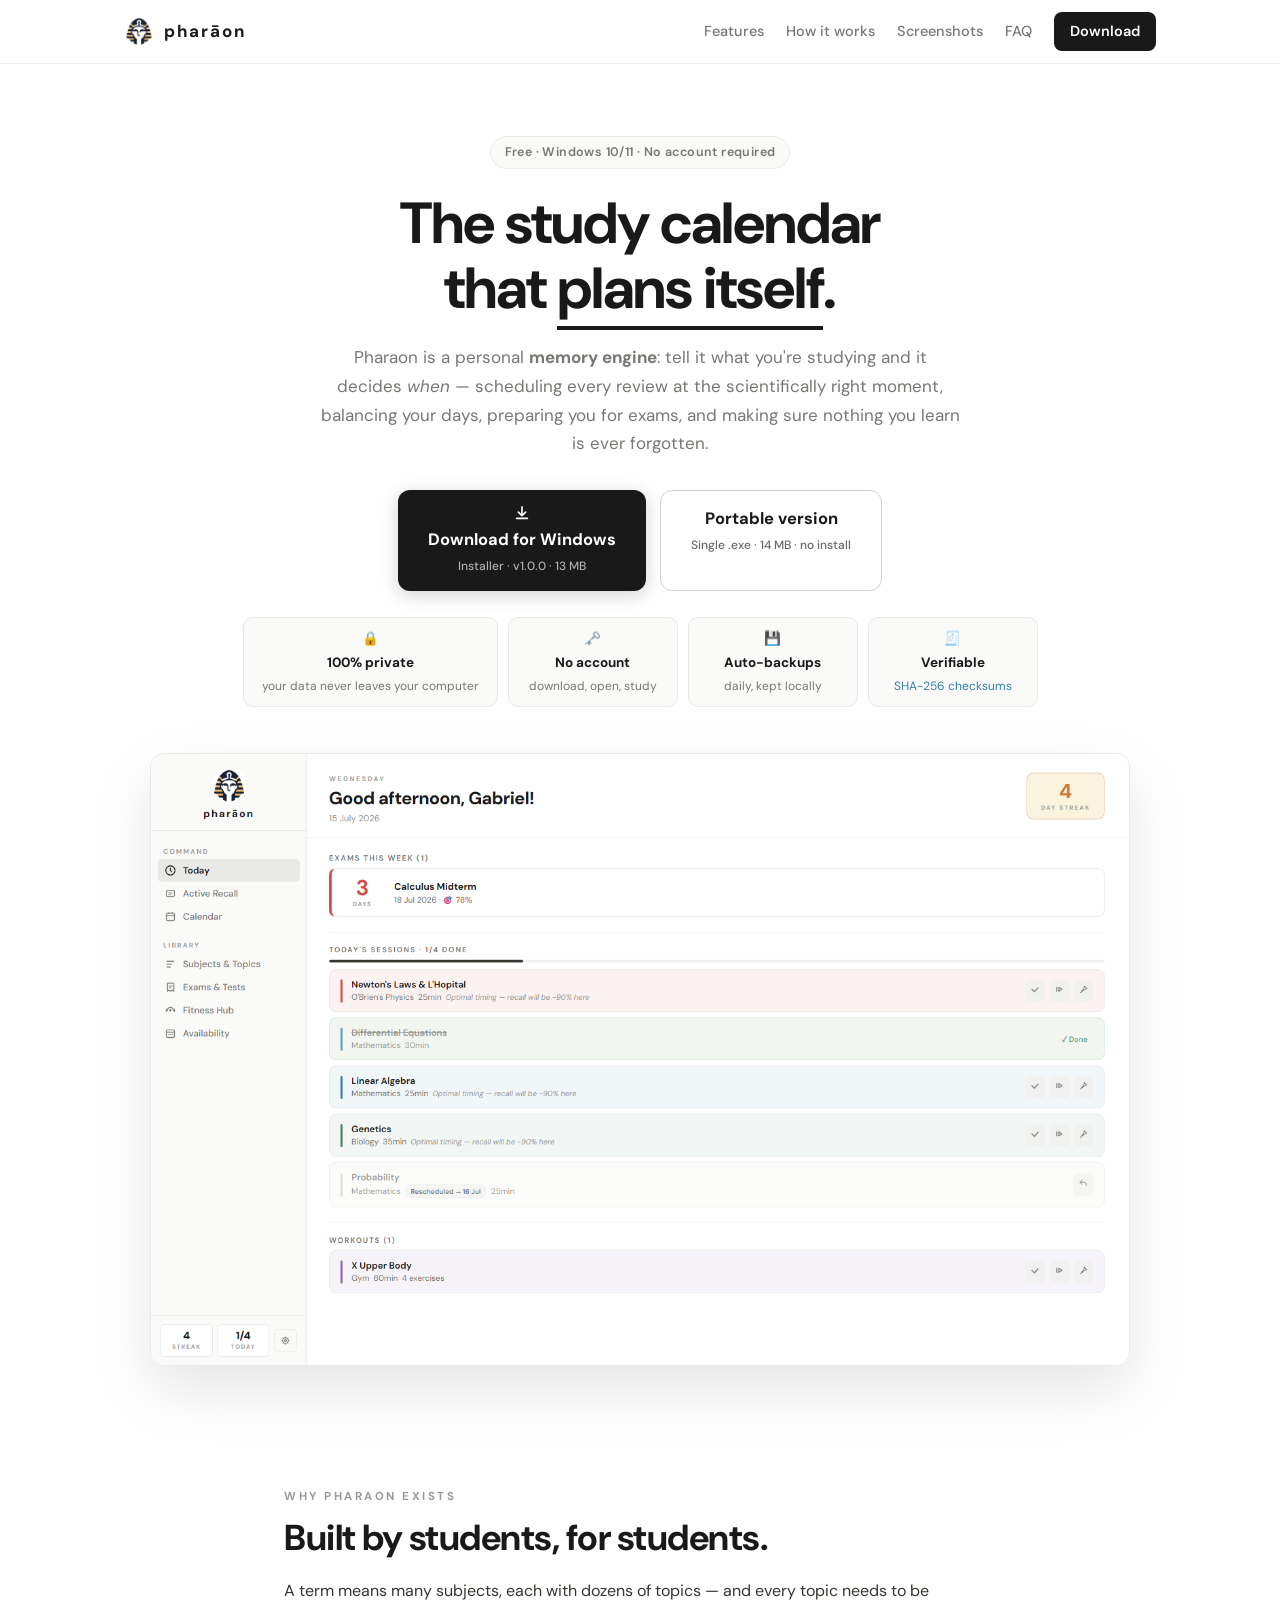
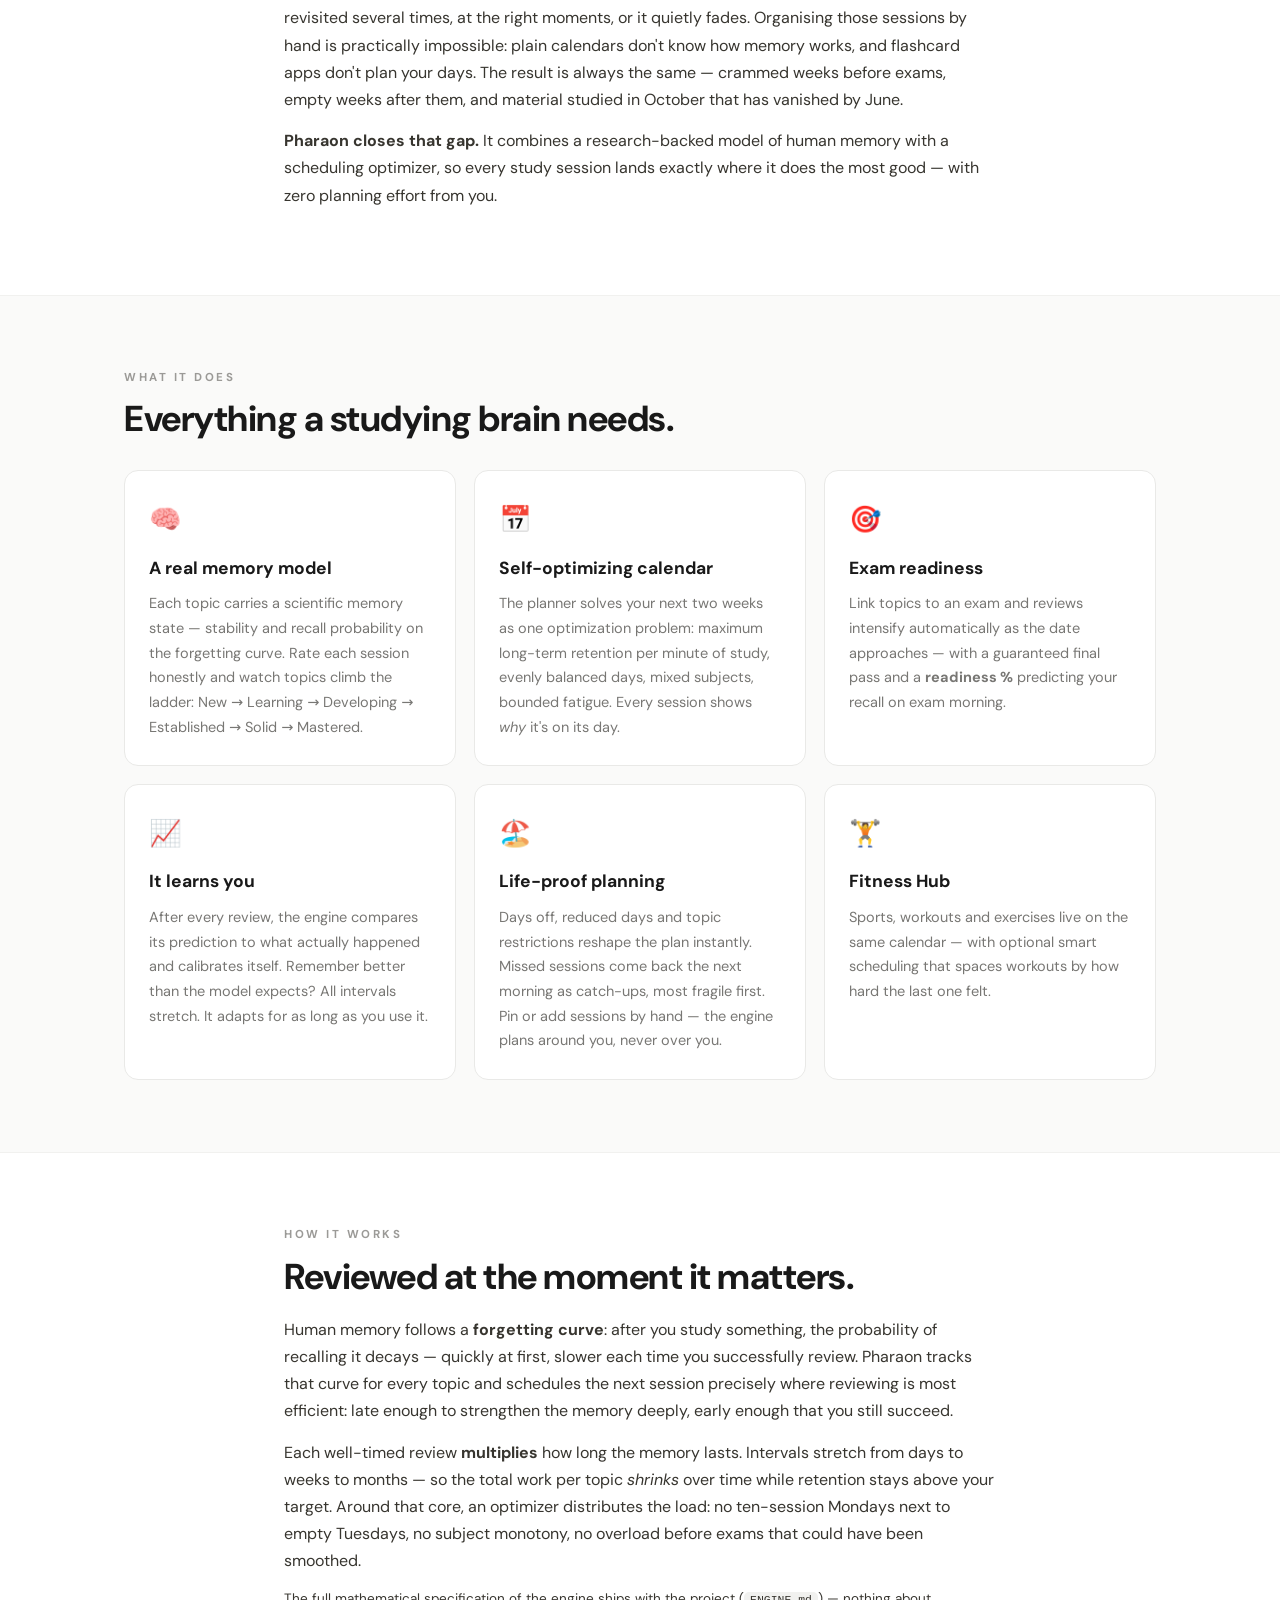
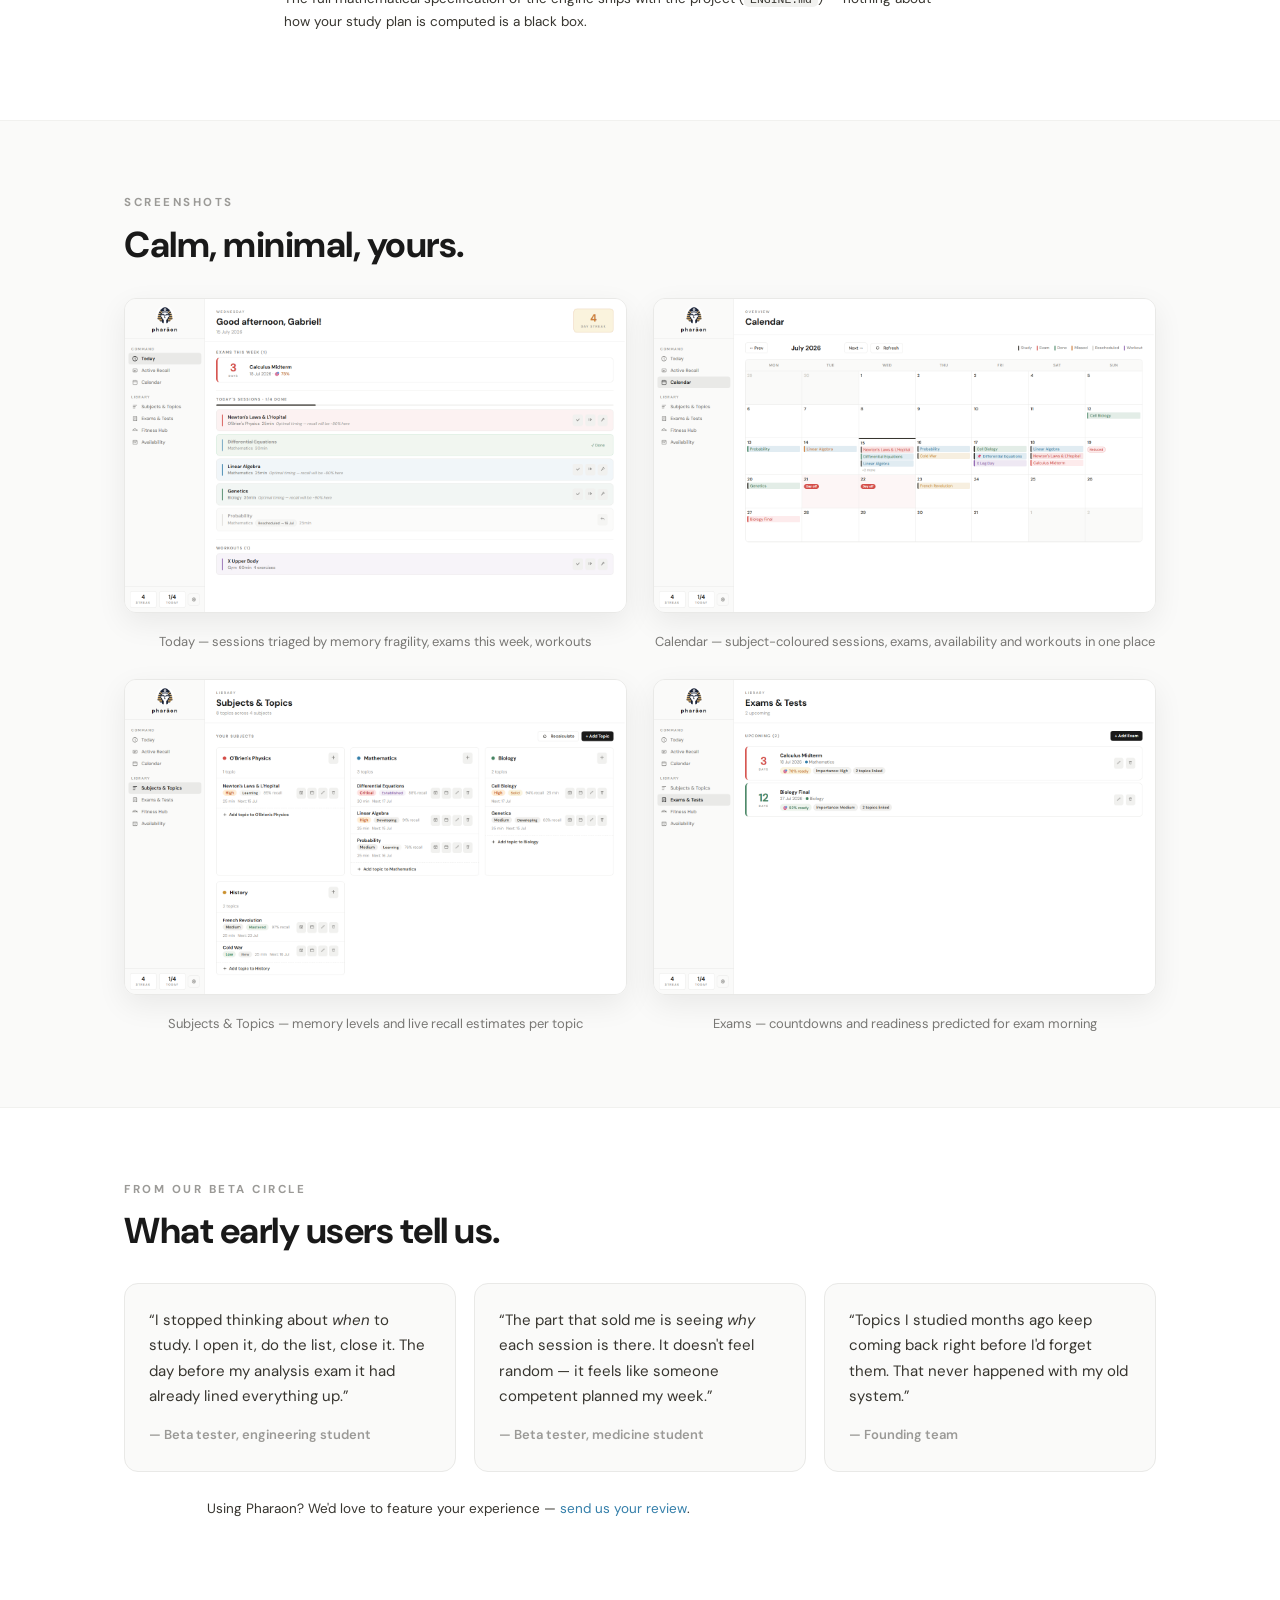
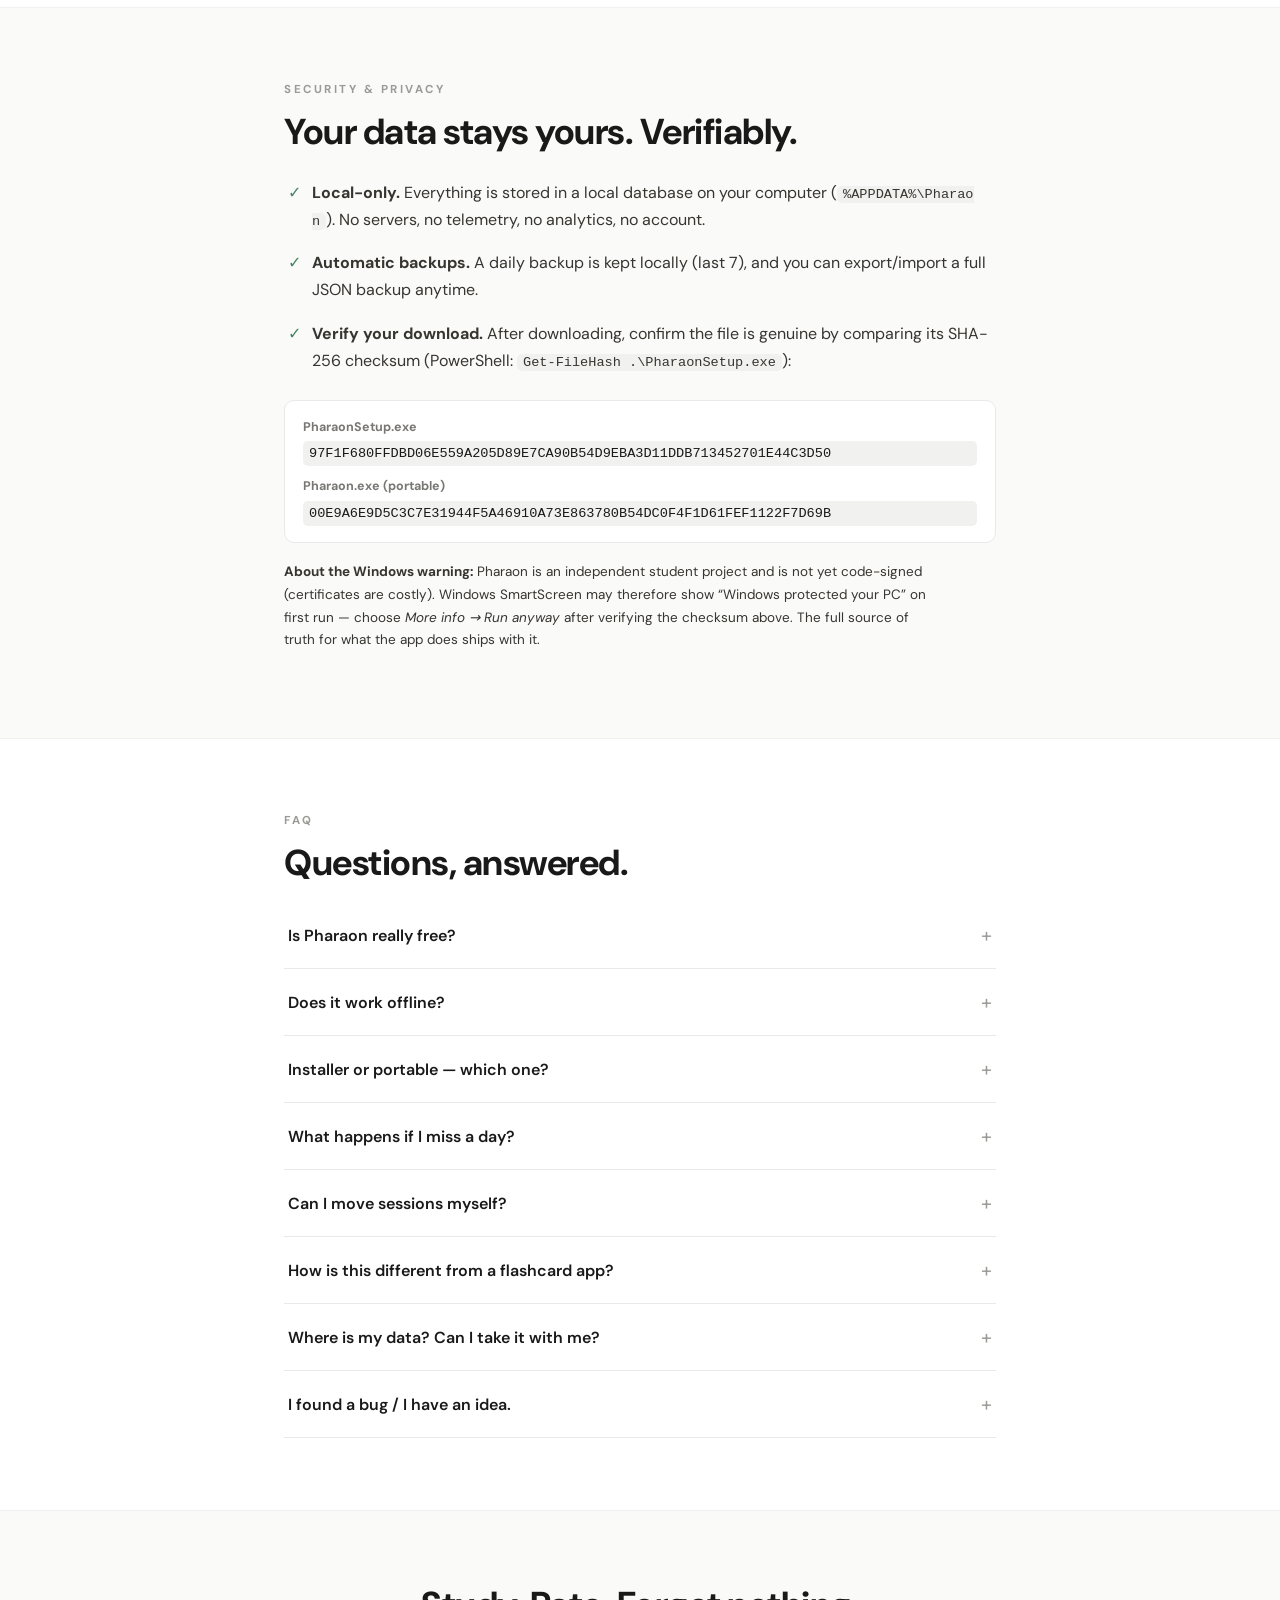
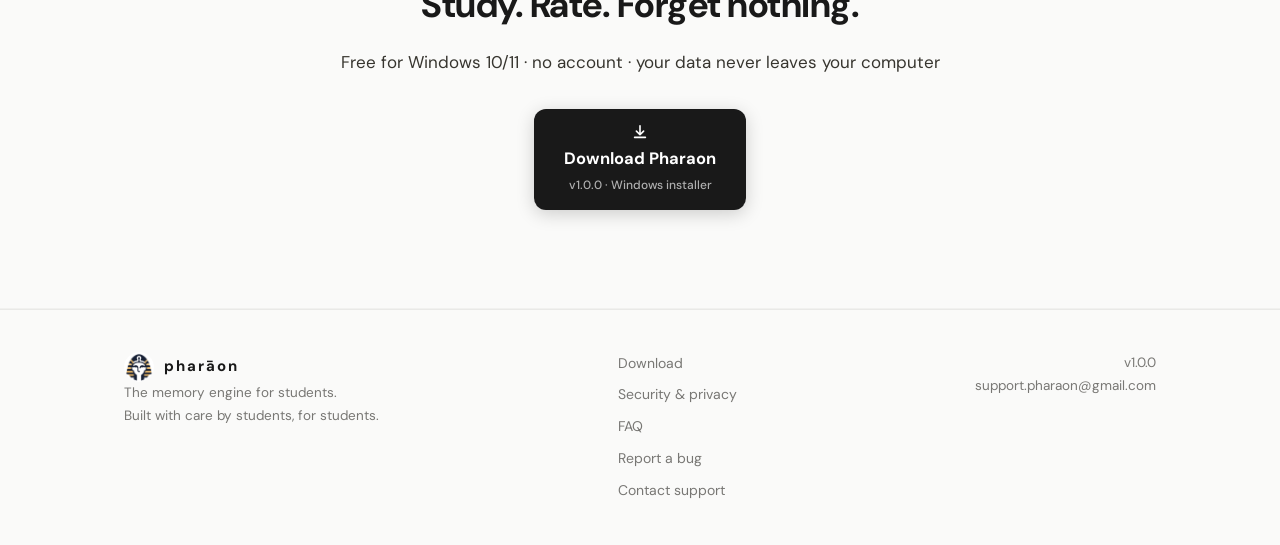
==== index.html @ 3f4faa9c "Pharaon download website Static GitHub Pages site for downloading the Pharaon desktop app (installer" ====
<!DOCTYPE html>
<html lang="en">
<head>
  <meta charset="UTF-8" />
  <meta name="viewport" content="width=device-width, initial-scale=1.0" />
  <title>Pharaon — The memory engine for students</title>
  <meta name="description" content="Pharaon is a free study calendar that plans itself: a scientific memory engine schedules every review at the right moment so you never forget what you learn. Windows, 100% local, no account." />
  <!-- Open Graph -->
  <meta property="og:title" content="Pharaon — The memory engine for students" />
  <meta property="og:description" content="A study calendar that plans itself. Free, private, no account needed." />
  <meta property="og:type" content="website" />
  <meta property="og:image" content="assets/shots/today.png" />
  <link rel="icon" type="image/png" href="assets/logo.png" />
  <link rel="stylesheet" href="assets/fonts/dm-sans.css" />
  <link rel="stylesheet" href="style.css" />
</head>
<body>

<!-- ═══ NAV ═══ -->
<header class="nav">
  <div class="nav-inner">
    <a class="brand" href="#top">
      <img src="assets/logo.png" alt="" class="brand-logo" />
      <span>phar&#257;on</span>
    </a>
    <nav class="nav-links">
      <a href="#features">Features</a>
      <a href="#science">How it works</a>
      <a href="#screenshots">Screenshots</a>
      <a href="#faq">FAQ</a>
      <a href="#download" class="nav-cta">Download</a>
    </nav>
  </div>
</header>

<!-- ═══ HERO ═══ -->
<section class="hero" id="top">
  <div class="wrap">
    <div class="hero-badge">Free · Windows 10/11 · No account required</div>
    <h1>The study calendar<br/>that <em>plans itself</em>.</h1>
    <p class="hero-sub">Pharaon is a personal <strong>memory engine</strong>: tell it what you're studying and it
    decides <em>when</em> — scheduling every review at the scientifically right moment, balancing your days,
    preparing you for exams, and making sure nothing you learn is ever forgotten.</p>

    <div class="cta-row" id="download">
      <!-- To publish: upload dist/PharaonSetup.exe and dist/Pharaon.exe to a GitHub Release,
           then keep these /releases/latest/download/ links (update org/repo if different). -->
      <a class="btn-dl primary" href="https://github.com/supportpharaon/Pharaon/releases/latest/download/PharaonSetup.exe">
        <svg width="18" height="18" viewBox="0 0 20 20" fill="none"><path d="M10 3v10M6 9l4 4 4-4M4 16h12" stroke="currentColor" stroke-width="1.8" stroke-linecap="round" stroke-linejoin="round"/></svg>
        Download for Windows
        <span class="dl-meta">Installer · v1.0.0 · 13 MB</span>
      </a>
      <a class="btn-dl ghost" href="https://github.com/supportpharaon/Pharaon/releases/latest/download/Pharaon.exe">
        Portable version
        <span class="dl-meta">Single .exe · 14 MB · no install</span>
      </a>
    </div>

    <div class="trust-bar">
      <div class="trust-item">🔒 <b>100% private</b><span>your data never leaves your computer</span></div>
      <div class="trust-item">🗝️ <b>No account</b><span>download, open, study</span></div>
      <div class="trust-item">💾 <b>Auto-backups</b><span>daily, kept locally</span></div>
      <div class="trust-item">🧾 <b>Verifiable</b><span><a href="#security">SHA-256 checksums</a></span></div>
    </div>

    <div class="hero-shot">
      <img src="assets/shots/today.png" alt="Pharaon Today view — the day's study sessions, exams this week, and workouts, planned automatically" loading="eager" />
    </div>
  </div>
</section>

<!-- ═══ PROBLEM / WHY ═══ -->
<section class="sec" id="why">
  <div class="wrap narrow">
    <div class="sec-label">WHY PHARAON EXISTS</div>
    <h2>Built by students, for students.</h2>
    <p>A term means many subjects, each with dozens of topics — and every topic needs to be revisited
    several times, at the right moments, or it quietly fades. Organising those sessions by hand is
    practically impossible: plain calendars don't know how memory works, and flashcard apps don't plan
    your days. The result is always the same — crammed weeks before exams, empty weeks after them, and
    material studied in October that has vanished by June.</p>
    <p><strong>Pharaon closes that gap.</strong> It combines a research-backed model of human memory with a
    scheduling optimizer, so every study session lands exactly where it does the most good — with zero
    planning effort from you.</p>
  </div>
</section>

<!-- ═══ FEATURES ═══ -->
<section class="sec alt" id="features">
  <div class="wrap">
    <div class="sec-label">WHAT IT DOES</div>
    <h2>Everything a studying brain needs.</h2>
    <div class="grid">
      <div class="card"><div class="card-ic">🧠</div><h3>A real memory model</h3>
        <p>Each topic carries a scientific memory state — stability and recall probability on the forgetting
        curve. Rate each session honestly and watch topics climb the ladder: New → Learning → Developing →
        Established → Solid → Mastered.</p></div>
      <div class="card"><div class="card-ic">📅</div><h3>Self-optimizing calendar</h3>
        <p>The planner solves your next two weeks as one optimization problem: maximum long-term retention per
        minute of study, evenly balanced days, mixed subjects, bounded fatigue. Every session shows <em>why</em>
        it's on its day.</p></div>
      <div class="card"><div class="card-ic">🎯</div><h3>Exam readiness</h3>
        <p>Link topics to an exam and reviews intensify automatically as the date approaches — with a guaranteed
        final pass and a <b>readiness&nbsp;%</b> predicting your recall on exam morning.</p></div>
      <div class="card"><div class="card-ic">📈</div><h3>It learns you</h3>
        <p>After every review, the engine compares its prediction to what actually happened and calibrates
        itself. Remember better than the model expects? All intervals stretch. It adapts for as long as you
        use it.</p></div>
      <div class="card"><div class="card-ic">🏖️</div><h3>Life-proof planning</h3>
        <p>Days off, reduced days and topic restrictions reshape the plan instantly. Missed sessions come back
        the next morning as catch-ups, most fragile first. Pin or add sessions by hand — the engine plans
        around you, never over you.</p></div>
      <div class="card"><div class="card-ic">🏋️</div><h3>Fitness Hub</h3>
        <p>Sports, workouts and exercises live on the same calendar — with optional smart scheduling that spaces
        workouts by how hard the last one felt.</p></div>
    </div>
  </div>
</section>

<!-- ═══ SCIENCE ═══ -->
<section class="sec" id="science">
  <div class="wrap narrow">
    <div class="sec-label">HOW IT WORKS</div>
    <h2>Reviewed at the moment it matters.</h2>
    <p>Human memory follows a <strong>forgetting curve</strong>: after you study something, the probability of
    recalling it decays — quickly at first, slower each time you successfully review. Pharaon tracks that curve
    for every topic and schedules the next session precisely where reviewing is most efficient: late enough to
    strengthen the memory deeply, early enough that you still succeed.</p>
    <p>Each well-timed review <strong>multiplies</strong> how long the memory lasts. Intervals stretch from days
    to weeks to months — so the total work per topic <em>shrinks</em> over time while retention stays above your
    target. Around that core, an optimizer distributes the load: no ten-session Mondays next to empty Tuesdays,
    no subject monotony, no overload before exams that could have been smoothed.</p>
    <p class="fine">The full mathematical specification of the engine ships with the project
    (<code>ENGINE.md</code>) — nothing about how your study plan is computed is a black box.</p>
  </div>
</section>

<!-- ═══ SCREENSHOTS ═══ -->
<section class="sec alt" id="screenshots">
  <div class="wrap">
    <div class="sec-label">SCREENSHOTS</div>
    <h2>Calm, minimal, yours.</h2>
    <div class="shots">
      <figure><img src="assets/shots/today.png" alt="Today view" loading="lazy"/><figcaption>Today — sessions triaged by memory fragility, exams this week, workouts</figcaption></figure>
      <figure><img src="assets/shots/calendar.png" alt="Calendar view" loading="lazy"/><figcaption>Calendar — subject-coloured sessions, exams, availability and workouts in one place</figcaption></figure>
      <figure><img src="assets/shots/topics.png" alt="Subjects and topics" loading="lazy"/><figcaption>Subjects &amp; Topics — memory levels and live recall estimates per topic</figcaption></figure>
      <figure><img src="assets/shots/exams.png" alt="Exams view" loading="lazy"/><figcaption>Exams — countdowns and readiness predicted for exam morning</figcaption></figure>
    </div>
  </div>
</section>

<!-- ═══ VOICES ═══ -->
<section class="sec" id="voices">
  <div class="wrap">
    <div class="sec-label">FROM OUR BETA CIRCLE</div>
    <h2>What early users tell us.</h2>
    <div class="grid three">
      <div class="quote"><p>“I stopped thinking about <em>when</em> to study. I open it, do the list, close it.
        The day before my analysis exam it had already lined everything up.”</p><span>— Beta tester, engineering student</span></div>
      <div class="quote"><p>“The part that sold me is seeing <em>why</em> each session is there. It doesn't feel
        random — it feels like someone competent planned my week.”</p><span>— Beta tester, medicine student</span></div>
      <div class="quote"><p>“Topics I studied months ago keep coming back right before I'd forget them.
        That never happened with my old system.”</p><span>— Founding team</span></div>
    </div>
    <p class="fine center">Using Pharaon? We'd love to feature your experience —
      <a href="mailto:support.pharaon@gmail.com?subject=%5BPharaon%5D%20My%20review">send us your review</a>.</p>
  </div>
</section>

<!-- ═══ SECURITY & PRIVACY ═══ -->
<section class="sec alt" id="security">
  <div class="wrap narrow">
    <div class="sec-label">SECURITY &amp; PRIVACY</div>
    <h2>Your data stays yours. Verifiably.</h2>
    <ul class="sec-list">
      <li><b>Local-only.</b> Everything is stored in a local database on your computer
        (<code>%APPDATA%\Pharaon</code>). No servers, no telemetry, no analytics, no account.</li>
      <li><b>Automatic backups.</b> A daily backup is kept locally (last 7), and you can export/import a full
        JSON backup anytime.</li>
      <li><b>Verify your download.</b> After downloading, confirm the file is genuine by comparing its SHA-256
        checksum (PowerShell: <code>Get-FileHash .\PharaonSetup.exe</code>):</li>
    </ul>
    <div class="hash-box">
      <div><span class="hash-name">PharaonSetup.exe</span><code>97F1F680FFDBD06E559A205D89E7CA90B54D9EBA3D11DDB713452701E44C3D50</code></div>
      <div><span class="hash-name">Pharaon.exe (portable)</span><code>00E9A6E9D5C3C7E31944F5A46910A73E863780B54DC0F4F1D61FEF1122F7D69B</code></div>
    </div>
    <p class="fine"><b>About the Windows warning:</b> Pharaon is an independent student project and is not yet
    code-signed (certificates are costly). Windows SmartScreen may therefore show “Windows protected your PC”
    on first run — choose <em>More info → Run anyway</em> after verifying the checksum above. The full source
    of truth for what the app does ships with it.</p>
  </div>
</section>

<!-- ═══ FAQ ═══ -->
<section class="sec" id="faq">
  <div class="wrap narrow">
    <div class="sec-label">FAQ</div>
    <h2>Questions, answered.</h2>
    <details><summary>Is Pharaon really free?</summary><p>Yes. Pharaon is free to download and use. It was built
      by students to solve our own problem; we want other students to benefit.</p></details>
    <details><summary>Does it work offline?</summary><p>Completely. Pharaon never needs an internet
      connection — everything, including the scheduling engine, runs on your machine.</p></details>
    <details><summary>Installer or portable — which one?</summary><p>The <b>installer</b> adds a Start-menu
      entry, an uninstaller and optional launch-at-startup. The <b>portable</b> version is a single .exe you can
      run from anywhere (even a USB stick) with no installation. Both store data in the same place, so you can
      switch freely.</p></details>
    <details><summary>What happens if I miss a day?</summary><p>Nothing is lost. The next morning, missed
      sessions come back as catch-ups — most fragile memories first — and the whole plan rebalances
      automatically, respecting your daily limits.</p></details>
    <details><summary>Can I move sessions myself?</summary><p>Yes — skip a session to the next open day, pin it
      to any date (the engine will never move a pinned session), or add extra sessions on top of the plan. The
      optimizer replans everything else around your choices.</p></details>
    <details><summary>How is this different from a flashcard app?</summary><p>Flashcard apps space individual
      cards but don't plan your days. Pharaon works at the <em>topic</em> level and builds your actual daily
      calendar — balancing workload, exams, days off and your other commitments in one plan.</p></details>
    <details><summary>Where is my data? Can I take it with me?</summary><p>In a local database at
      <code>%APPDATA%\Pharaon</code>. Settings → Data lets you export a full JSON backup and import it on any
      other machine.</p></details>
    <details><summary>I found a bug / I have an idea.</summary><p>Wonderful — tell us! Use
      <a href="mailto:support.pharaon@gmail.com?subject=%5BPharaon%5D%20Bug%20report">Report a bug</a> or
      <a href="mailto:support.pharaon@gmail.com?subject=%5BPharaon%5D%20Support%20request">Contact support</a>.
      Errors are also logged locally (<code>%APPDATA%\Pharaon\logs</code>) to help us help you.</p></details>
  </div>
</section>

<!-- ═══ FINAL CTA ═══ -->
<section class="sec alt center" id="get">
  <div class="wrap narrow center">
    <h2>Study. Rate. Forget nothing.</h2>
    <p class="hero-sub">Free for Windows 10/11 · no account · your data never leaves your computer</p>
    <div class="cta-row center">
      <a class="btn-dl primary" href="https://github.com/supportpharaon/Pharaon/releases/latest/download/PharaonSetup.exe">
        <svg width="18" height="18" viewBox="0 0 20 20" fill="none"><path d="M10 3v10M6 9l4 4 4-4M4 16h12" stroke="currentColor" stroke-width="1.8" stroke-linecap="round" stroke-linejoin="round"/></svg>
        Download Pharaon
        <span class="dl-meta">v1.0.0 · Windows installer</span>
      </a>
    </div>
  </div>
</section>

<!-- ═══ FOOTER ═══ -->
<footer class="footer">
  <div class="wrap footer-inner">
    <div>
      <div class="brand small"><img src="assets/logo.png" alt="" class="brand-logo"/><span>phar&#257;on</span></div>
      <p class="fine">The memory engine for students.<br/>Built with care by students, for students.</p>
    </div>
    <div class="footer-links">
      <a href="#download">Download</a>
      <a href="#security">Security &amp; privacy</a>
      <a href="#faq">FAQ</a>
      <a href="mailto:support.pharaon@gmail.com?subject=%5BPharaon%5D%20Bug%20report">Report a bug</a>
      <a href="mailto:support.pharaon@gmail.com?subject=%5BPharaon%5D%20Support%20request">Contact support</a>
    </div>
    <div class="fine right">v1.0.0<br/>support.pharaon@gmail.com</div>
  </div>
</footer>

<!-- Lightbox for screenshots (vanilla, self-contained) -->
<div class="lightbox" id="lightbox" hidden><img id="lightboxImg" alt=""/></div>
<script>
  const lb = document.getElementById('lightbox'), lbi = document.getElementById('lightboxImg');
  document.querySelectorAll('.shots img, .hero-shot img').forEach(img => {
    img.style.cursor = 'zoom-in';
    img.addEventListener('click', () => { lbi.src = img.src; lb.hidden = false; document.body.style.overflow = 'hidden'; });
  });
  lb.addEventListener('click', () => { lb.hidden = true; document.body.style.overflow = ''; });
</script>
</body>
</html>
---- assets/fonts/dm-sans.css ----
/* latin-ext */
@font-face {
  font-family: 'DM Sans';
  font-style: italic;
  font-weight: 400;
  font-display: swap;
  src: url(dm-sans-1.woff2) format('woff2');
  unicode-range: U+0100-02BA, U+02BD-02C5, U+02C7-02CC, U+02CE-02D7, U+02DD-02FF, U+0304, U+0308, U+0329, U+1D00-1DBF, U+1E00-1E9F, U+1EF2-1EFF, U+2020, U+20A0-20AB, U+20AD-20C0, U+2113, U+2C60-2C7F, U+A720-A7FF;
}
/* latin */
@font-face {
  font-family: 'DM Sans';
  font-style: italic;
  font-weight: 400;
  font-display: swap;
  src: url(dm-sans-2.woff2) format('woff2');
  unicode-range: U+0000-00FF, U+0131, U+0152-0153, U+02BB-02BC, U+02C6, U+02DA, U+02DC, U+0304, U+0308, U+0329, U+2000-206F, U+20AC, U+2122, U+2191, U+2193, U+2212, U+2215, U+FEFF, U+FFFD;
}
/* latin-ext */
@font-face {
  font-family: 'DM Sans';
  font-style: normal;
  font-weight: 300;
  font-display: swap;
  src: url(dm-sans-3.woff2) format('woff2');
  unicode-range: U+0100-02BA, U+02BD-02C5, U+02C7-02CC, U+02CE-02D7, U+02DD-02FF, U+0304, U+0308, U+0329, U+1D00-1DBF, U+1E00-1E9F, U+1EF2-1EFF, U+2020, U+20A0-20AB, U+20AD-20C0, U+2113, U+2C60-2C7F, U+A720-A7FF;
}
/* latin */
@font-face {
  font-family: 'DM Sans';
  font-style: normal;
  font-weight: 300;
  font-display: swap;
  src: url(dm-sans-4.woff2) format('woff2');
  unicode-range: U+0000-00FF, U+0131, U+0152-0153, U+02BB-02BC, U+02C6, U+02DA, U+02DC, U+0304, U+0308, U+0329, U+2000-206F, U+20AC, U+2122, U+2191, U+2193, U+2212, U+2215, U+FEFF, U+FFFD;
}
/* latin-ext */
@font-face {
  font-family: 'DM Sans';
  font-style: normal;
  font-weight: 400;
  font-display: swap;
  src: url(dm-sans-3.woff2) format('woff2');
  unicode-range: U+0100-02BA, U+02BD-02C5, U+02C7-02CC, U+02CE-02D7, U+02DD-02FF, U+0304, U+0308, U+0329, U+1D00-1DBF, U+1E00-1E9F, U+1EF2-1EFF, U+2020, U+20A0-20AB, U+20AD-20C0, U+2113, U+2C60-2C7F, U+A720-A7FF;
}
/* latin */
@font-face {
  font-family: 'DM Sans';
  font-style: normal;
  font-weight: 400;
  font-display: swap;
  src: url(dm-sans-4.woff2) format('woff2');
  unicode-range: U+0000-00FF, U+0131, U+0152-0153, U+02BB-02BC, U+02C6, U+02DA, U+02DC, U+0304, U+0308, U+0329, U+2000-206F, U+20AC, U+2122, U+2191, U+2193, U+2212, U+2215, U+FEFF, U+FFFD;
}
/* latin-ext */
@font-face {
  font-family: 'DM Sans';
  font-style: normal;
  font-weight: 500;
  font-display: swap;
  src: url(dm-sans-3.woff2) format('woff2');
  unicode-range: U+0100-02BA, U+02BD-02C5, U+02C7-02CC, U+02CE-02D7, U+02DD-02FF, U+0304, U+0308, U+0329, U+1D00-1DBF, U+1E00-1E9F, U+1EF2-1EFF, U+2020, U+20A0-20AB, U+20AD-20C0, U+2113, U+2C60-2C7F, U+A720-A7FF;
}
/* latin */
@font-face {
  font-family: 'DM Sans';
  font-style: normal;
  font-weight: 500;
  font-display: swap;
  src: url(dm-sans-4.woff2) format('woff2');
  unicode-range: U+0000-00FF, U+0131, U+0152-0153, U+02BB-02BC, U+02C6, U+02DA, U+02DC, U+0304, U+0308, U+0329, U+2000-206F, U+20AC, U+2122, U+2191, U+2193, U+2212, U+2215, U+FEFF, U+FFFD;
}
/* latin-ext */
@font-face {
  font-family: 'DM Sans';
  font-style: normal;
  font-weight: 600;
  font-display: swap;
  src: url(dm-sans-3.woff2) format('woff2');
  unicode-range: U+0100-02BA, U+02BD-02C5, U+02C7-02CC, U+02CE-02D7, U+02DD-02FF, U+0304, U+0308, U+0329, U+1D00-1DBF, U+1E00-1E9F, U+1EF2-1EFF, U+2020, U+20A0-20AB, U+20AD-20C0, U+2113, U+2C60-2C7F, U+A720-A7FF;
}
/* latin */
@font-face {
  font-family: 'DM Sans';
  font-style: normal;
  font-weight: 600;
  font-display: swap;
  src: url(dm-sans-4.woff2) format('woff2');
  unicode-range: U+0000-00FF, U+0131, U+0152-0153, U+02BB-02BC, U+02C6, U+02DA, U+02DC, U+0304, U+0308, U+0329, U+2000-206F, U+20AC, U+2122, U+2191, U+2193, U+2212, U+2215, U+FEFF, U+FFFD;
}
/* latin-ext */
@font-face {
  font-family: 'DM Sans';
  font-style: normal;
  font-weight: 700;
  font-display: swap;
  src: url(dm-sans-3.woff2) format('woff2');
  unicode-range: U+0100-02BA, U+02BD-02C5, U+02C7-02CC, U+02CE-02D7, U+02DD-02FF, U+0304, U+0308, U+0329, U+1D00-1DBF, U+1E00-1E9F, U+1EF2-1EFF, U+2020, U+20A0-20AB, U+20AD-20C0, U+2113, U+2C60-2C7F, U+A720-A7FF;
}
/* latin */
@font-face {
  font-family: 'DM Sans';
  font-style: normal;
  font-weight: 700;
  font-display: swap;
  src: url(dm-sans-4.woff2) format('woff2');
  unicode-range: U+0000-00FF, U+0131, U+0152-0153, U+02BB-02BC, U+02C6, U+02DA, U+02DC, U+0304, U+0308, U+0329, U+2000-206F, U+20AC, U+2122, U+2191, U+2193, U+2212, U+2215, U+FEFF, U+FFFD;
}
---- style.css ----
/* ════════════════════════════════════════════════════
   PHARAON — GitHub Pages site · Minimal White · DM Sans
   Self-contained: no external requests of any kind.
   ════════════════════════════════════════════════════ */
:root {
  --ink:   #191919;
  --ink2:  #37352f;
  --n500:  #787774;
  --n400:  #9b9a97;
  --n300:  #d3d1cb;
  --n200:  #e9e9e7;
  --n100:  #f1f1ef;
  --n050:  #fafaf9;
  --white: #ffffff;
  --green: #448361;
  --blue:  #337EA9;
  --red:   #d44c47;
  --radius: 10px;
}
* { box-sizing: border-box; margin: 0; padding: 0; }
html { scroll-behavior: smooth; }
body {
  font-family: 'DM Sans', system-ui, -apple-system, sans-serif;
  color: var(--ink); background: var(--white);
  font-size: 16px; line-height: 1.7;
  -webkit-font-smoothing: antialiased;
}
a { color: var(--blue); text-decoration: none; }
a:hover { text-decoration: underline; }
code {
  font-family: ui-monospace, Consolas, monospace; font-size: .85em;
  background: var(--n100); padding: 1px 6px; border-radius: 5px;
  word-break: break-all;
}
.wrap { max-width: 1080px; margin: 0 auto; padding: 0 24px; }
.wrap.narrow { max-width: 760px; }
.center { text-align: center; }
.fine { font-size: 13.5px; color: var(--n500); }
.fine.right { text-align: right; }

/* ── Nav ── */
.nav {
  position: sticky; top: 0; z-index: 50;
  background: rgba(255,255,255,.92); backdrop-filter: blur(8px);
  border-bottom: 1px solid var(--n200);
}
.nav-inner {
  max-width: 1080px; margin: 0 auto; padding: 12px 24px;
  display: flex; align-items: center; justify-content: space-between;
}
.brand { display: flex; align-items: center; gap: 10px; font-weight: 700; letter-spacing: 2px; color: var(--ink); font-size: 17px; }
.brand:hover { text-decoration: none; }
.brand-logo { width: 30px; height: 30px; border-radius: 50%; object-fit: contain; }
.brand.small { font-size: 15px; }
.nav-links { display: flex; align-items: center; gap: 22px; font-size: 14.5px; font-weight: 500; }
.nav-links a { color: var(--n500); }
.nav-links a:hover { color: var(--ink); text-decoration: none; }
.nav-cta {
  background: var(--ink); color: #fff !important;
  padding: 7px 16px; border-radius: 8px; font-weight: 600;
}
.nav-cta:hover { background: var(--ink2); }

/* ── Hero ── */
.hero { padding: 72px 0 40px; text-align: center; }
.hero-badge {
  display: inline-block; font-size: 12.5px; font-weight: 600;
  color: var(--n500); background: var(--n050); border: 1px solid var(--n200);
  padding: 5px 14px; border-radius: 99px; margin-bottom: 22px;
  letter-spacing: .4px;
}
.hero h1 { font-size: clamp(34px, 6vw, 58px); line-height: 1.12; letter-spacing: -1px; font-weight: 700; }
.hero h1 em { font-style: normal; border-bottom: 4px solid var(--ink); }
.hero-sub {
  max-width: 640px; margin: 22px auto 0; font-size: 17px; color: var(--n500);
}
.cta-row { display: flex; gap: 14px; justify-content: center; flex-wrap: wrap; margin: 32px 0 26px; }
.btn-dl {
  display: inline-flex; flex-direction: column; align-items: center; gap: 2px;
  padding: 14px 30px; border-radius: 12px; font-weight: 700; font-size: 16.5px;
  transition: transform .12s, box-shadow .12s;
}
.btn-dl:hover { text-decoration: none; transform: translateY(-2px); }
.btn-dl.primary { background: var(--ink); color: #fff; box-shadow: 0 4px 18px rgba(0,0,0,.18); }
.btn-dl.primary svg { margin-bottom: 2px; }
.btn-dl.ghost { background: var(--white); color: var(--ink); border: 1.5px solid var(--n300); }
.dl-meta { font-size: 12px; font-weight: 500; opacity: .65; }

.trust-bar {
  display: flex; gap: 10px; justify-content: center; flex-wrap: wrap; margin-bottom: 46px;
}
.trust-item {
  display: flex; flex-direction: column; gap: 1px;
  background: var(--n050); border: 1px solid var(--n200); border-radius: var(--radius);
  padding: 10px 18px; font-size: 13.5px; min-width: 170px;
}
.trust-item b { color: var(--ink); }
.trust-item span { font-size: 12px; color: var(--n500); }

.hero-shot img {
  width: 100%; max-width: 980px; border-radius: 14px;
  border: 1px solid var(--n200); box-shadow: 0 24px 60px rgba(0,0,0,.10);
}

/* ── Sections ── */
.sec { padding: 72px 0; }
.sec.alt { background: var(--n050); border-top: 1px solid var(--n100); border-bottom: 1px solid var(--n100); }
.sec-label {
  font-size: 11.5px; font-weight: 700; letter-spacing: 2.5px; color: var(--n400);
  margin-bottom: 10px;
}
.sec h2 { font-size: clamp(26px, 4vw, 36px); letter-spacing: -.5px; margin-bottom: 18px; line-height: 1.2; }
.sec p { color: var(--ink2); margin-bottom: 14px; max-width: 72ch; }

/* ── Feature grid ── */
.grid { display: grid; grid-template-columns: repeat(auto-fit, minmax(300px, 1fr)); gap: 18px; margin-top: 30px; }
.grid.three { grid-template-columns: repeat(auto-fit, minmax(280px, 1fr)); }
.card {
  background: var(--white); border: 1px solid var(--n200); border-radius: 14px;
  padding: 26px 24px;
}
.card-ic { font-size: 26px; margin-bottom: 12px; }
.card h3 { font-size: 17.5px; margin-bottom: 8px; }
.card p { font-size: 14.5px; color: var(--n500); margin: 0; }

/* ── Screenshots ── */
.shots { display: grid; grid-template-columns: repeat(auto-fit, minmax(420px, 1fr)); gap: 26px; margin-top: 32px; }
.shots figure { margin: 0; }
.shots img {
  width: 100%; border-radius: 12px; border: 1px solid var(--n200);
  box-shadow: 0 10px 30px rgba(0,0,0,.07); transition: transform .15s;
}
.shots img:hover { transform: scale(1.015); }
.shots figcaption { font-size: 13px; color: var(--n500); margin-top: 10px; text-align: center; }

/* ── Quotes ── */
.quote {
  background: var(--n050); border: 1px solid var(--n200); border-radius: 14px;
  padding: 24px; font-size: 15px;
}
.quote p { color: var(--ink2); margin-bottom: 12px; }
.quote span { font-size: 13px; color: var(--n400); font-weight: 600; }
#voices .fine.center { text-align: center; margin-top: 26px; }

/* ── Security ── */
.sec-list { list-style: none; margin: 18px 0; }
.sec-list li { padding: 8px 0 8px 28px; position: relative; color: var(--ink2); }
.sec-list li::before { content: '✓'; position: absolute; left: 4px; color: var(--green); font-weight: 700; }
.hash-box {
  background: var(--white); border: 1px solid var(--n200); border-radius: var(--radius);
  padding: 16px 18px; margin: 14px 0 18px; display: flex; flex-direction: column; gap: 10px;
}
.hash-box > div { display: flex; flex-direction: column; gap: 3px; }
.hash-name { font-size: 12.5px; font-weight: 700; color: var(--n500); }

/* ── FAQ ── */
details {
  border-bottom: 1px solid var(--n200); padding: 16px 4px;
}
details summary {
  font-weight: 600; font-size: 16px; cursor: pointer; list-style: none;
  display: flex; justify-content: space-between; align-items: center;
}
details summary::after { content: '+'; color: var(--n400); font-size: 20px; font-weight: 400; }
details[open] summary::after { content: '–'; }
details p { margin-top: 10px; font-size: 14.5px; color: var(--n500); }

/* ── Footer ── */
.footer { border-top: 1px solid var(--n200); padding: 42px 0; background: var(--n050); }
.footer-inner { display: flex; justify-content: space-between; gap: 30px; flex-wrap: wrap; align-items: flex-start; }
.footer-links { display: flex; flex-direction: column; gap: 8px; font-size: 14px; }
.footer-links a { color: var(--n500); }
.footer-links a:hover { color: var(--ink); }

/* ── Lightbox ── */
.lightbox {
  position: fixed; inset: 0; z-index: 100; background: rgba(20,20,19,.88);
  display: flex; align-items: center; justify-content: center; cursor: zoom-out;
  padding: 4vh 4vw;
}
.lightbox img { max-width: 100%; max-height: 100%; border-radius: 10px; }
[hidden] { display: none !important; }

/* ── Mobile ── */
@media (max-width: 720px) {
  .nav-links a:not(.nav-cta) { display: none; }
  .hero { padding: 48px 0 30px; }
  .shots { grid-template-columns: 1fr; }
  .trust-item { min-width: 45%; }
  .footer-inner { flex-direction: column; }
  .fine.right { text-align: left; }
}
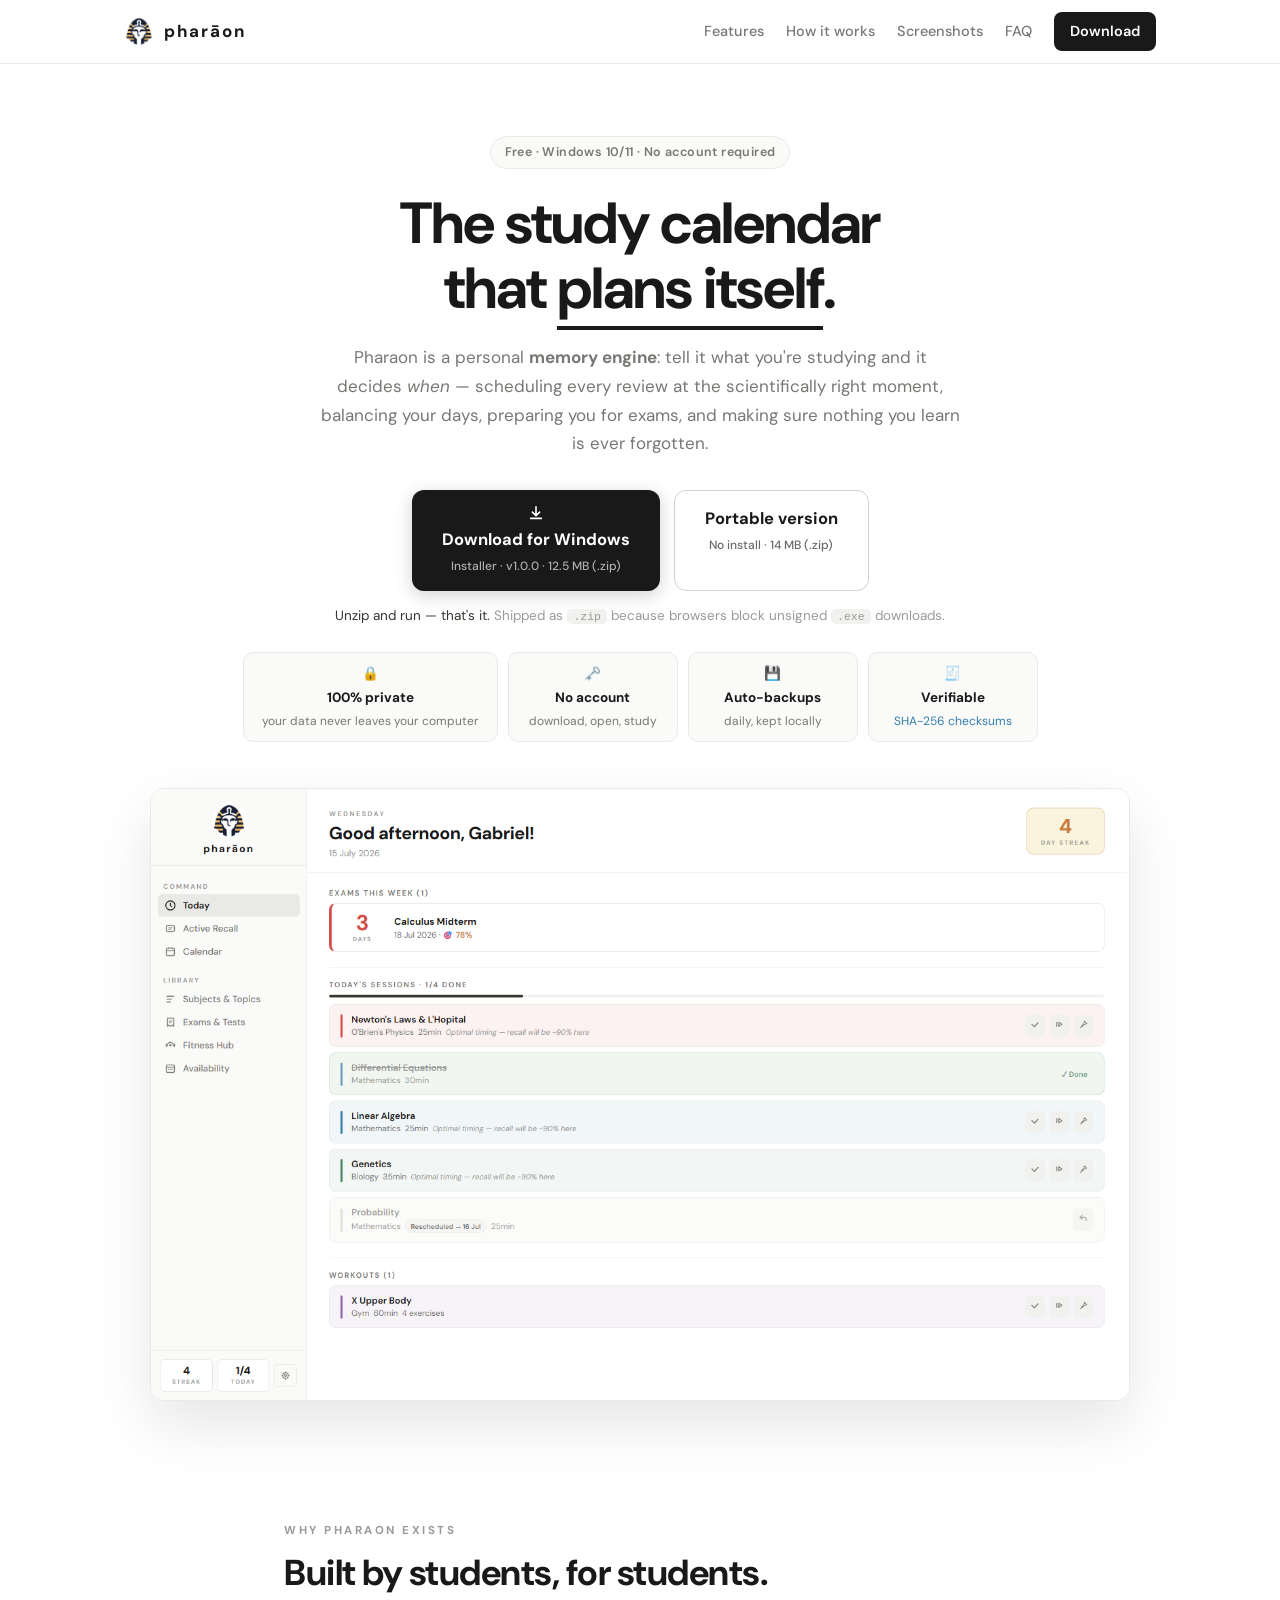
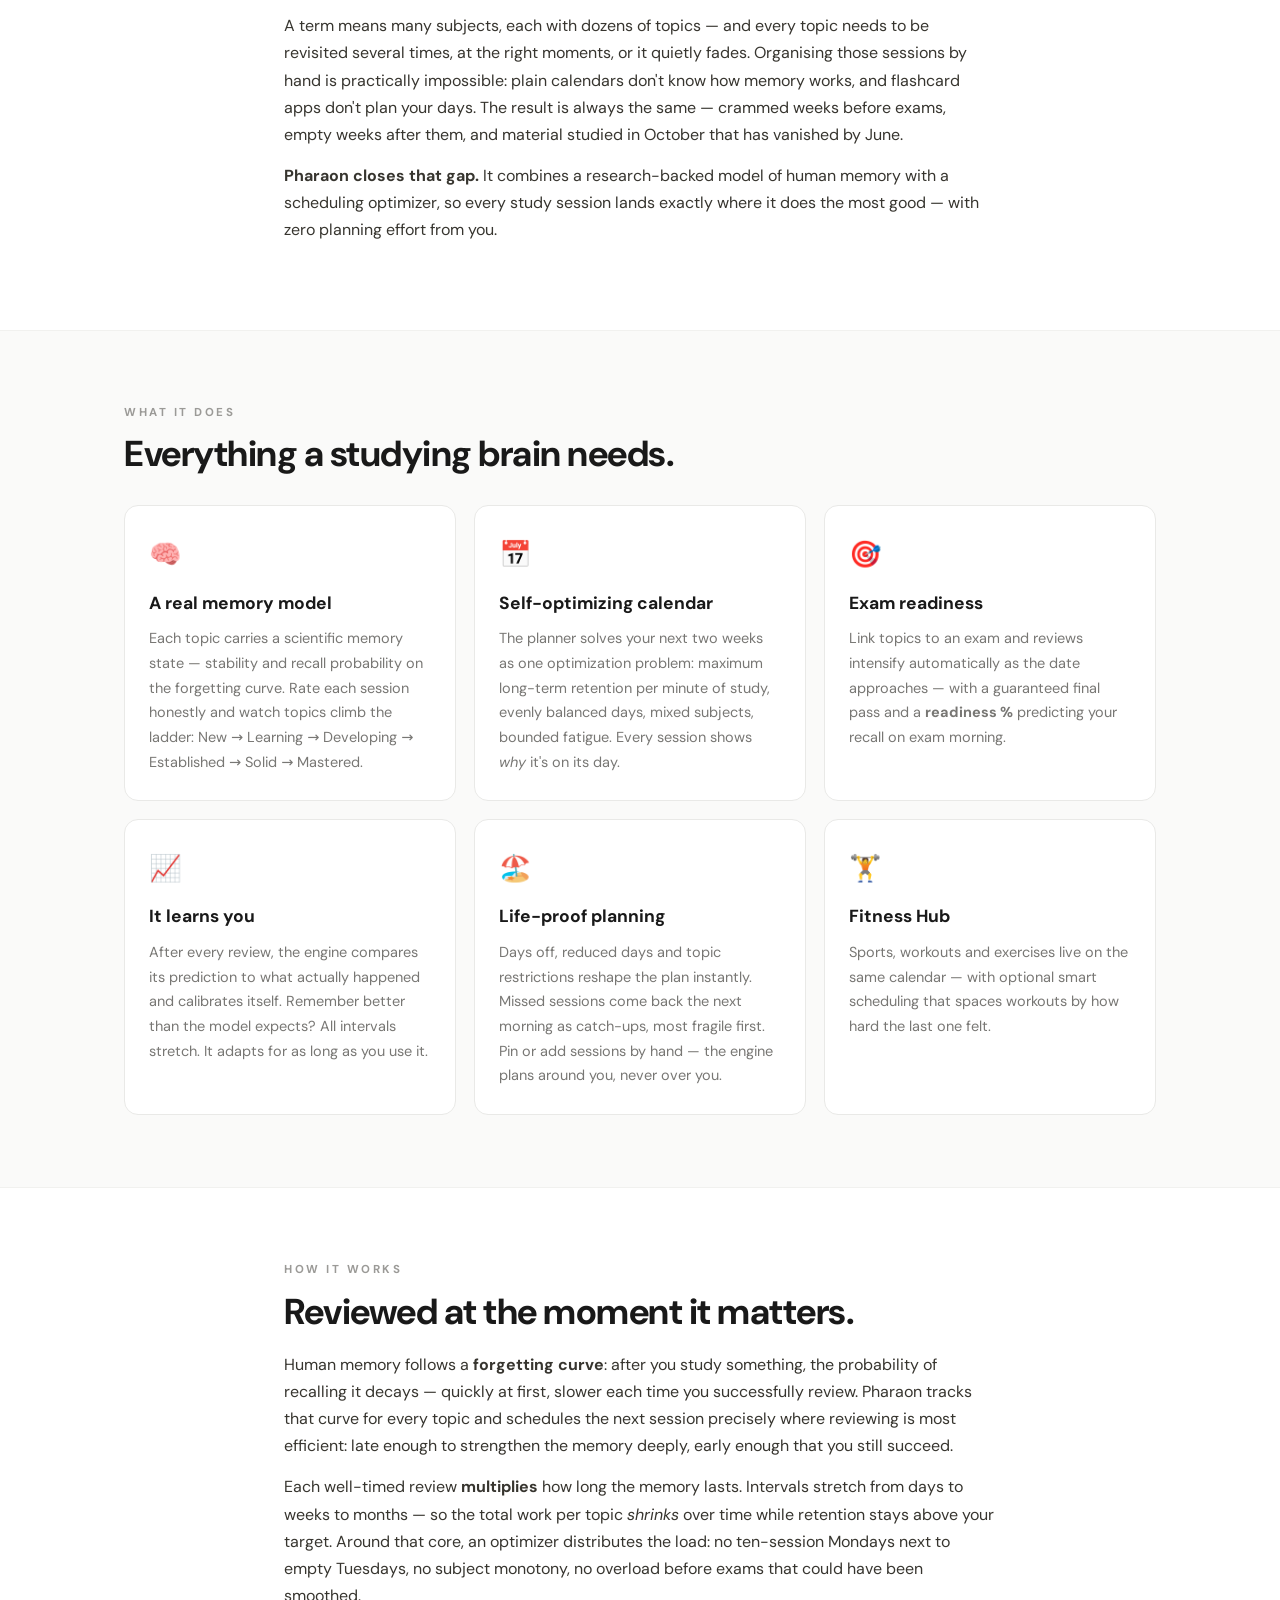
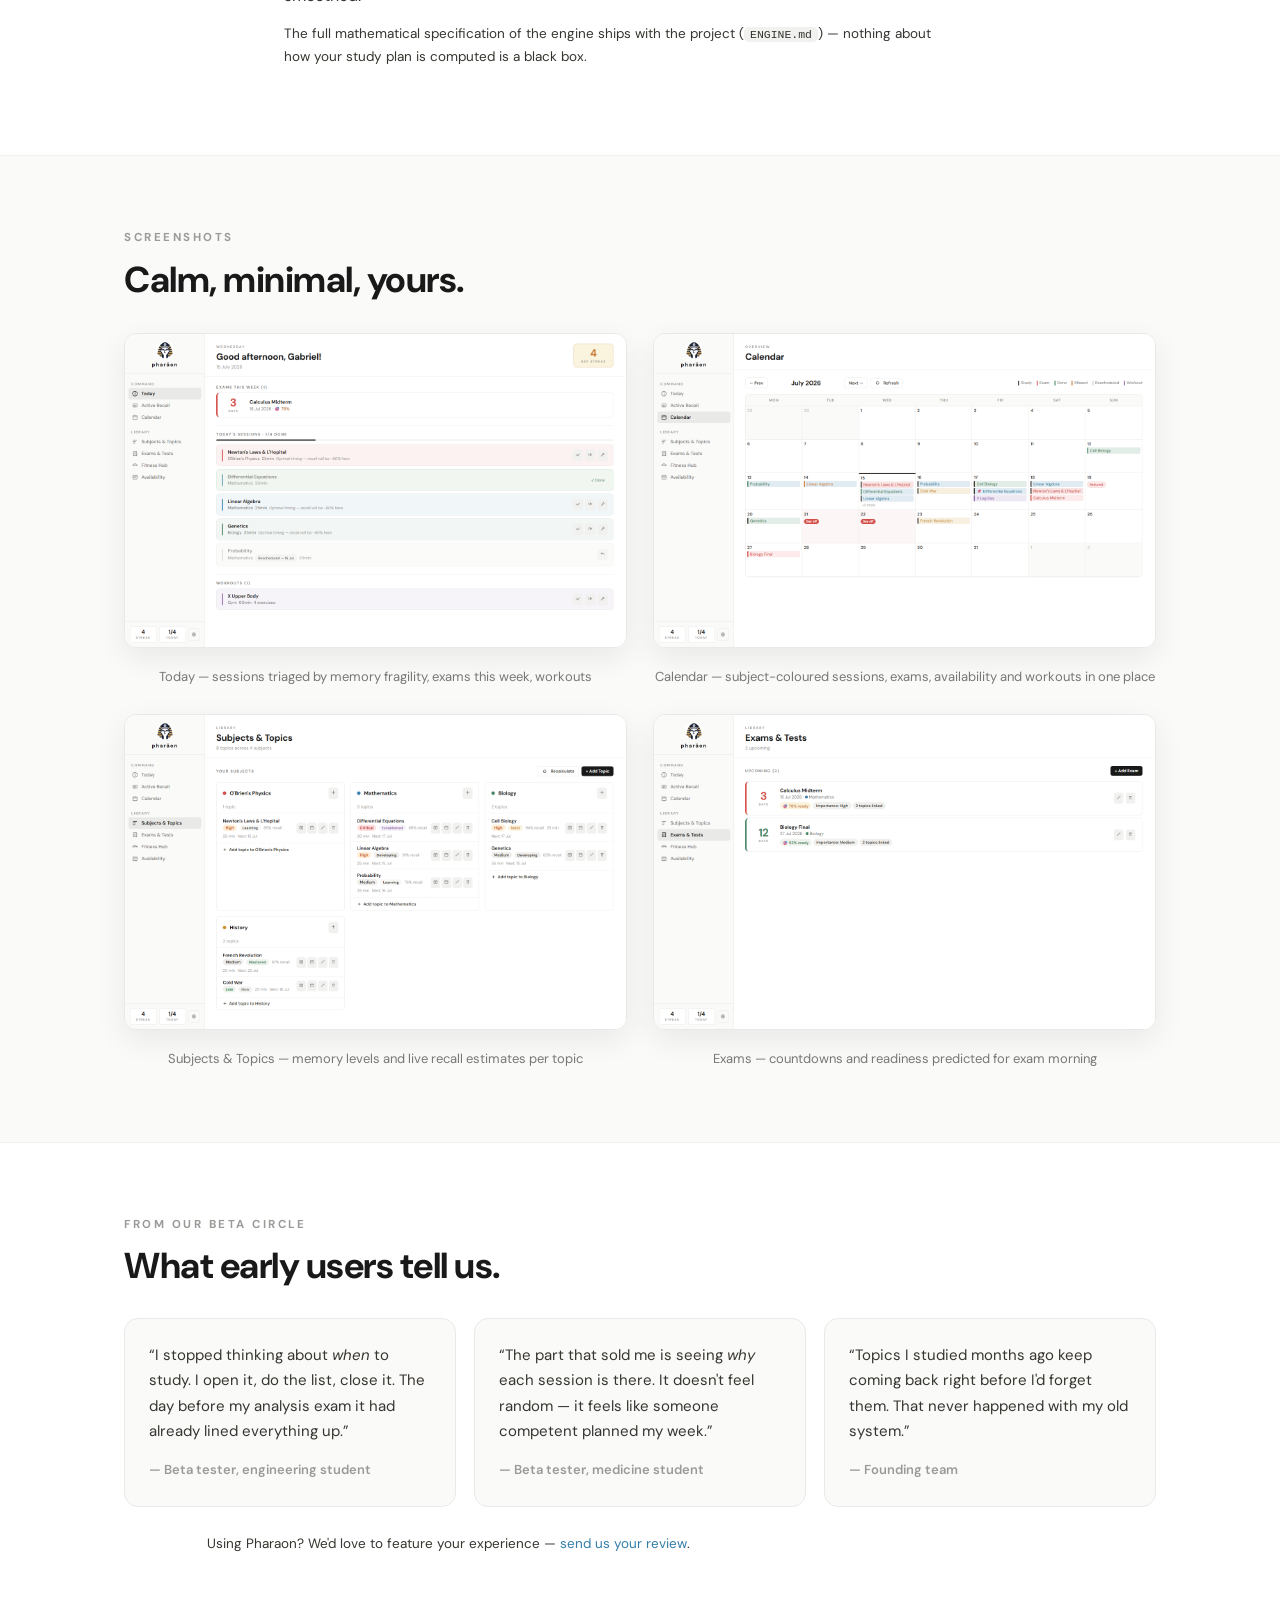
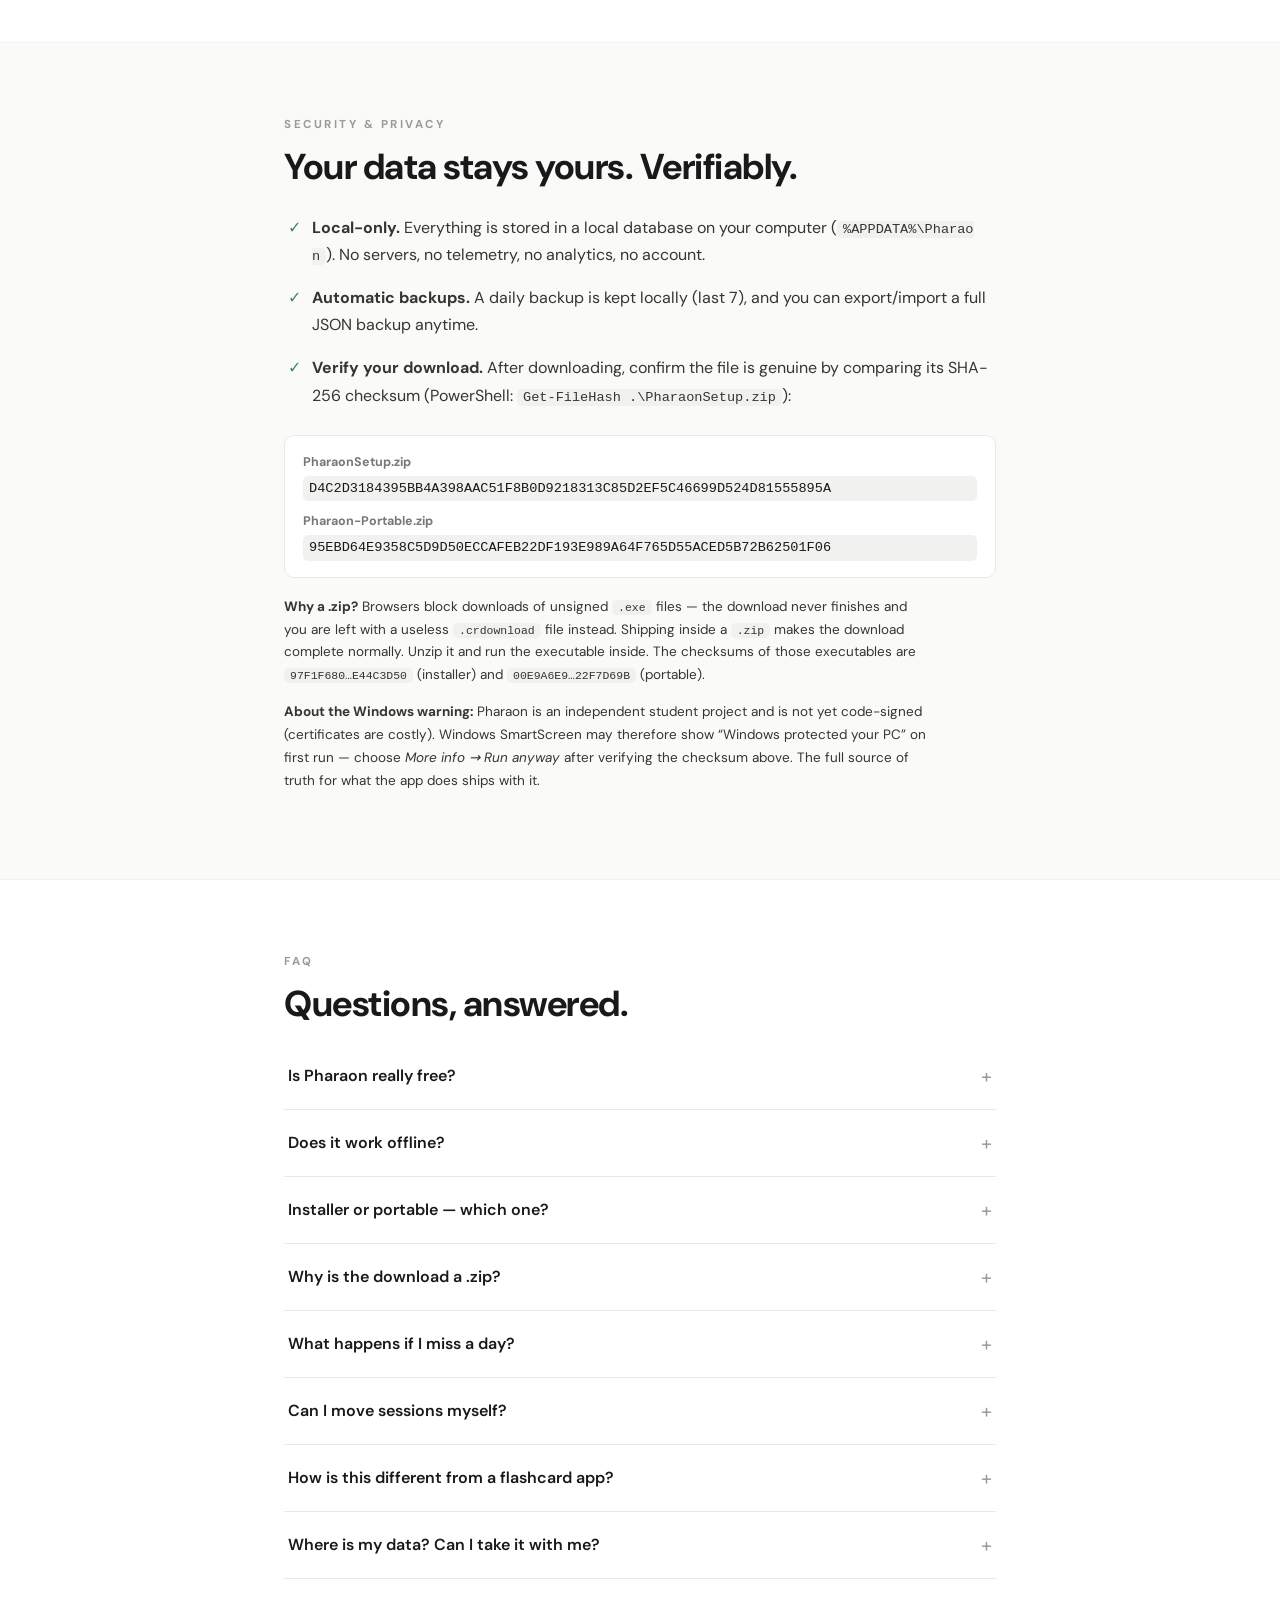
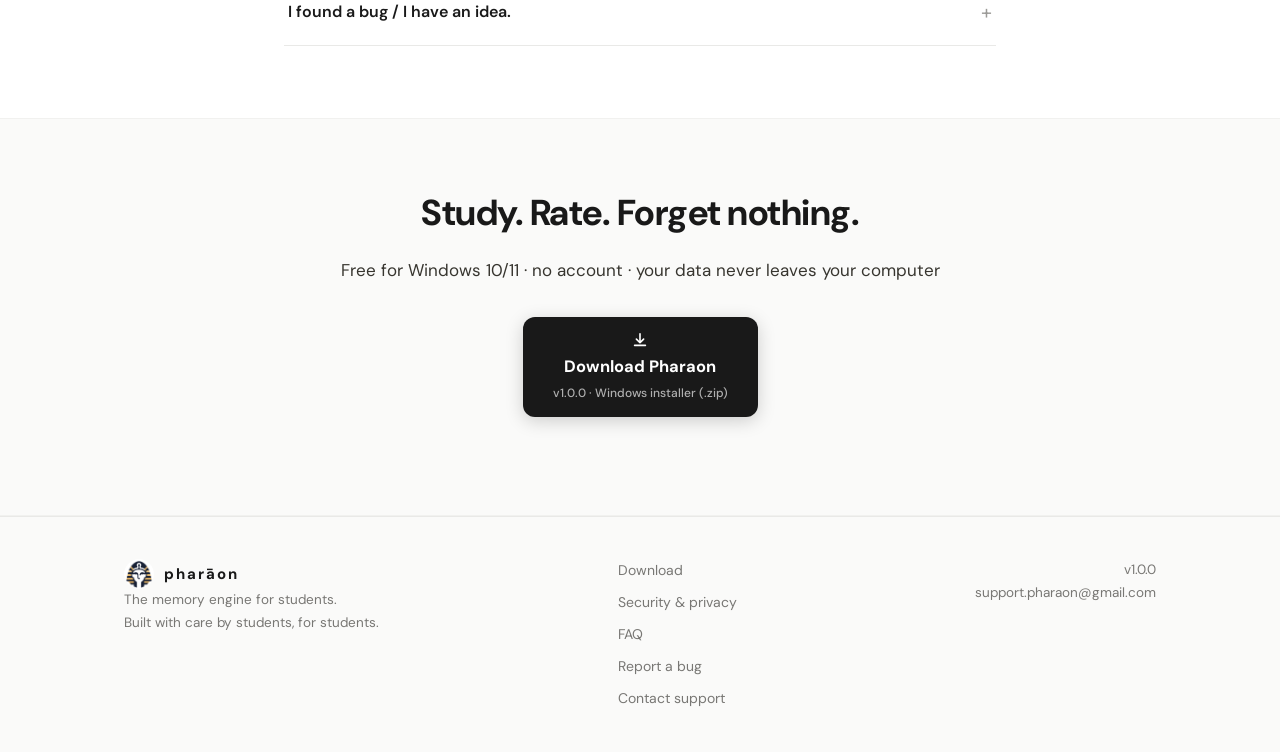
==== commit 29170803: "Ship downloads as .zip archives Browsers (Chrome/Edge Safe Browsing) block downloads of unsigned .ex" ====
--- a/index.html
+++ b/index.html
@@ -43,18 +43,20 @@
     preparing you for exams, and making sure nothing you learn is ever forgotten.</p>
 
     <div class="cta-row" id="download">
-      <!-- To publish: upload dist/PharaonSetup.exe and dist/Pharaon.exe to a GitHub Release,
-           then keep these /releases/latest/download/ links (update org/repo if different). -->
-      <a class="btn-dl primary" href="https://github.com/supportpharaon/Pharaon/releases/latest/download/PharaonSetup.exe">
+      <!-- Assets live on the GitHub Release. They are shipped as .zip because browsers
+           block downloads of unsigned .exe files (leaving an incomplete .crdownload). -->
+      <a class="btn-dl primary" href="https://github.com/supportpharaon/Pharaon/releases/latest/download/PharaonSetup.zip">
         <svg width="18" height="18" viewBox="0 0 20 20" fill="none"><path d="M10 3v10M6 9l4 4 4-4M4 16h12" stroke="currentColor" stroke-width="1.8" stroke-linecap="round" stroke-linejoin="round"/></svg>
         Download for Windows
-        <span class="dl-meta">Installer · v1.0.0 · 13 MB</span>
+        <span class="dl-meta">Installer · v1.0.0 · 12.5 MB (.zip)</span>
       </a>
-      <a class="btn-dl ghost" href="https://github.com/supportpharaon/Pharaon/releases/latest/download/Pharaon.exe">
+      <a class="btn-dl ghost" href="https://github.com/supportpharaon/Pharaon/releases/latest/download/Pharaon-Portable.zip">
         Portable version
-        <span class="dl-meta">Single .exe · 14 MB · no install</span>
+        <span class="dl-meta">No install · 14 MB (.zip)</span>
       </a>
     </div>
+    <p class="dl-note">Unzip and run — that's it. <span>Shipped as <code>.zip</code> because browsers block
+      unsigned <code>.exe</code> downloads.</span></p>
 
     <div class="trust-bar">
       <div class="trust-item">🔒 <b>100% private</b><span>your data never leaves your computer</span></div>
@@ -178,12 +180,17 @@
       <li><b>Automatic backups.</b> A daily backup is kept locally (last 7), and you can export/import a full
         JSON backup anytime.</li>
       <li><b>Verify your download.</b> After downloading, confirm the file is genuine by comparing its SHA-256
-        checksum (PowerShell: <code>Get-FileHash .\PharaonSetup.exe</code>):</li>
+        checksum (PowerShell: <code>Get-FileHash .\PharaonSetup.zip</code>):</li>
     </ul>
     <div class="hash-box">
-      <div><span class="hash-name">PharaonSetup.exe</span><code>97F1F680FFDBD06E559A205D89E7CA90B54D9EBA3D11DDB713452701E44C3D50</code></div>
-      <div><span class="hash-name">Pharaon.exe (portable)</span><code>00E9A6E9D5C3C7E31944F5A46910A73E863780B54DC0F4F1D61FEF1122F7D69B</code></div>
-    </div>
+      <div><span class="hash-name">PharaonSetup.zip</span><code>D4C2D3184395BB4A398AAC51F8B0D9218313C85D2EF5C46699D524D81555895A</code></div>
+      <div><span class="hash-name">Pharaon-Portable.zip</span><code>95EBD64E9358C5D9D50ECCAFEB22DF193E989A64F765D55ACED5B72B62501F06</code></div>
+    </div>
+    <p class="fine"><b>Why a .zip?</b> Browsers block downloads of unsigned <code>.exe</code> files — the
+    download never finishes and you are left with a useless <code>.crdownload</code> file instead. Shipping
+    inside a <code>.zip</code> makes the download complete normally. Unzip it and run the executable inside.
+    The checksums of those executables are
+    <code>97F1F680…E44C3D50</code> (installer) and <code>00E9A6E9…22F7D69B</code> (portable).</p>
     <p class="fine"><b>About the Windows warning:</b> Pharaon is an independent student project and is not yet
     code-signed (certificates are costly). Windows SmartScreen may therefore show “Windows protected your PC”
     on first run — choose <em>More info → Run anyway</em> after verifying the checksum above. The full source
@@ -204,6 +211,11 @@
       entry, an uninstaller and optional launch-at-startup. The <b>portable</b> version is a single .exe you can
       run from anywhere (even a USB stick) with no installation. Both store data in the same place, so you can
       switch freely.</p></details>
+    <details><summary>Why is the download a .zip?</summary><p>Because browsers block downloads of unsigned
+      <code>.exe</code> files: the download never finishes and you end up with an unusable
+      <code>.crdownload</code> file. Inside a <code>.zip</code> the download completes normally — just unzip it
+      and run the executable inside. You can verify the archive with the
+      <a href="#security">SHA-256 checksums</a>.</p></details>
     <details><summary>What happens if I miss a day?</summary><p>Nothing is lost. The next morning, missed
       sessions come back as catch-ups — most fragile memories first — and the whole plan rebalances
       automatically, respecting your daily limits.</p></details>
@@ -229,10 +241,10 @@
     <h2>Study. Rate. Forget nothing.</h2>
     <p class="hero-sub">Free for Windows 10/11 · no account · your data never leaves your computer</p>
     <div class="cta-row center">
-      <a class="btn-dl primary" href="https://github.com/supportpharaon/Pharaon/releases/latest/download/PharaonSetup.exe">
+      <a class="btn-dl primary" href="https://github.com/supportpharaon/Pharaon/releases/latest/download/PharaonSetup.zip">
         <svg width="18" height="18" viewBox="0 0 20 20" fill="none"><path d="M10 3v10M6 9l4 4 4-4M4 16h12" stroke="currentColor" stroke-width="1.8" stroke-linecap="round" stroke-linejoin="round"/></svg>
         Download Pharaon
-        <span class="dl-meta">v1.0.0 · Windows installer</span>
+        <span class="dl-meta">v1.0.0 · Windows installer (.zip)</span>
       </a>
     </div>
   </div>
--- a/style.css
+++ b/style.css
@@ -86,6 +86,10 @@
 .btn-dl.ghost { background: var(--white); color: var(--ink); border: 1.5px solid var(--n300); }
 .dl-meta { font-size: 12px; font-weight: 500; opacity: .65; }
 
+.dl-note {
+  font-size: 13.5px; color: var(--ink2); margin: -12px 0 24px;
+}
+.dl-note span { color: var(--n400); }
 .trust-bar {
   display: flex; gap: 10px; justify-content: center; flex-wrap: wrap; margin-bottom: 46px;
 }
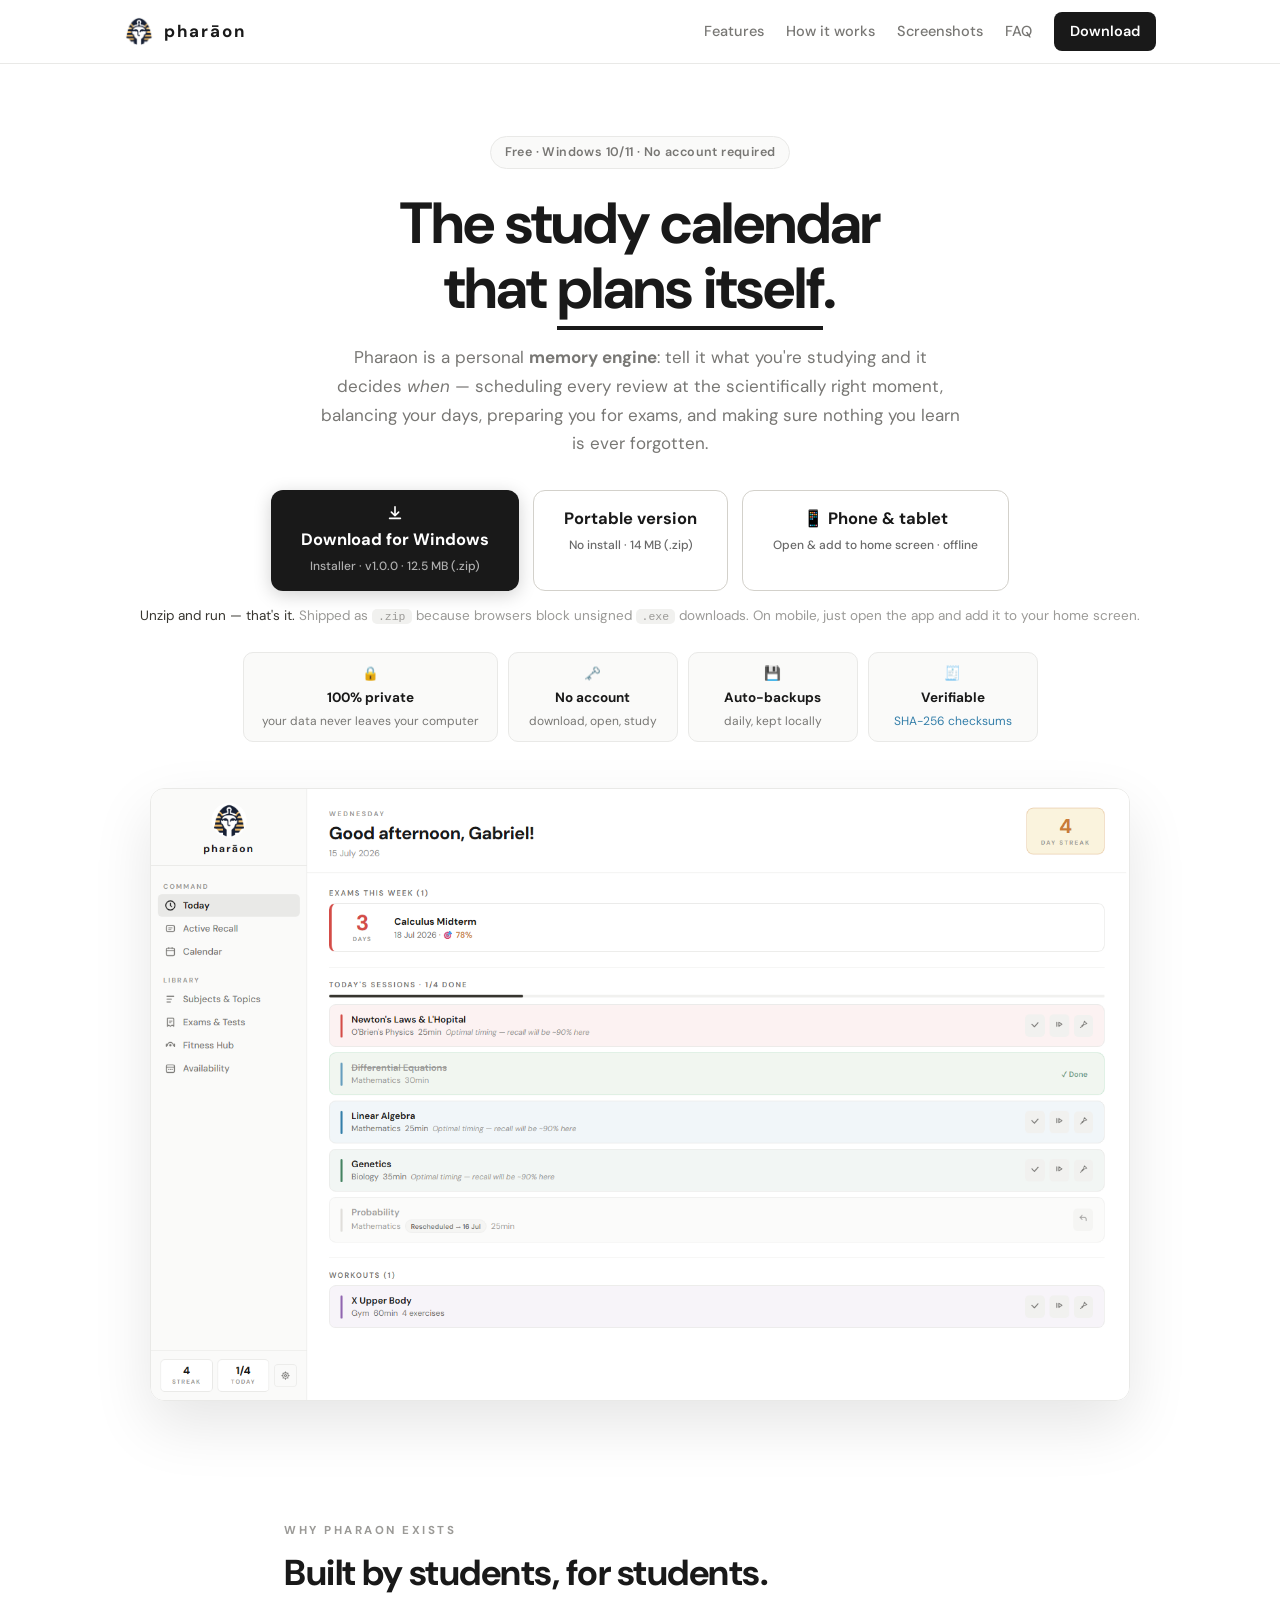
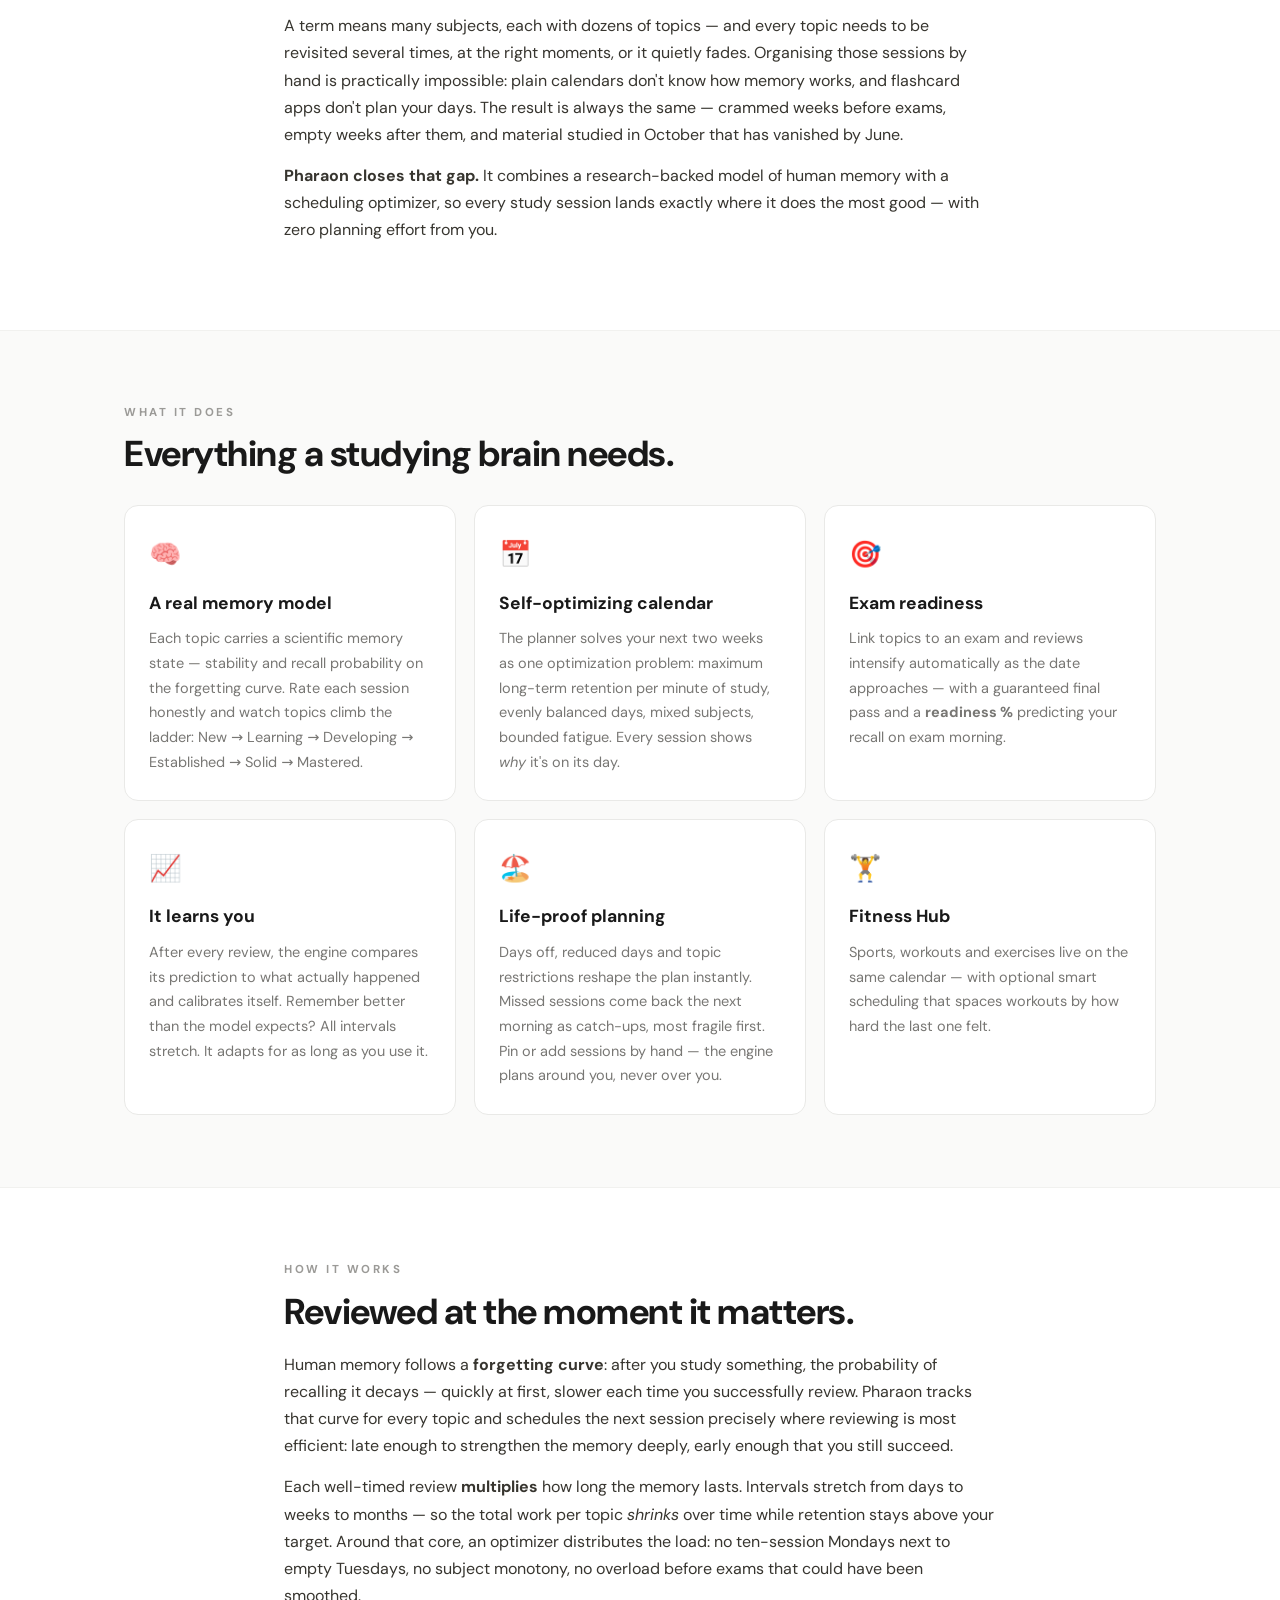
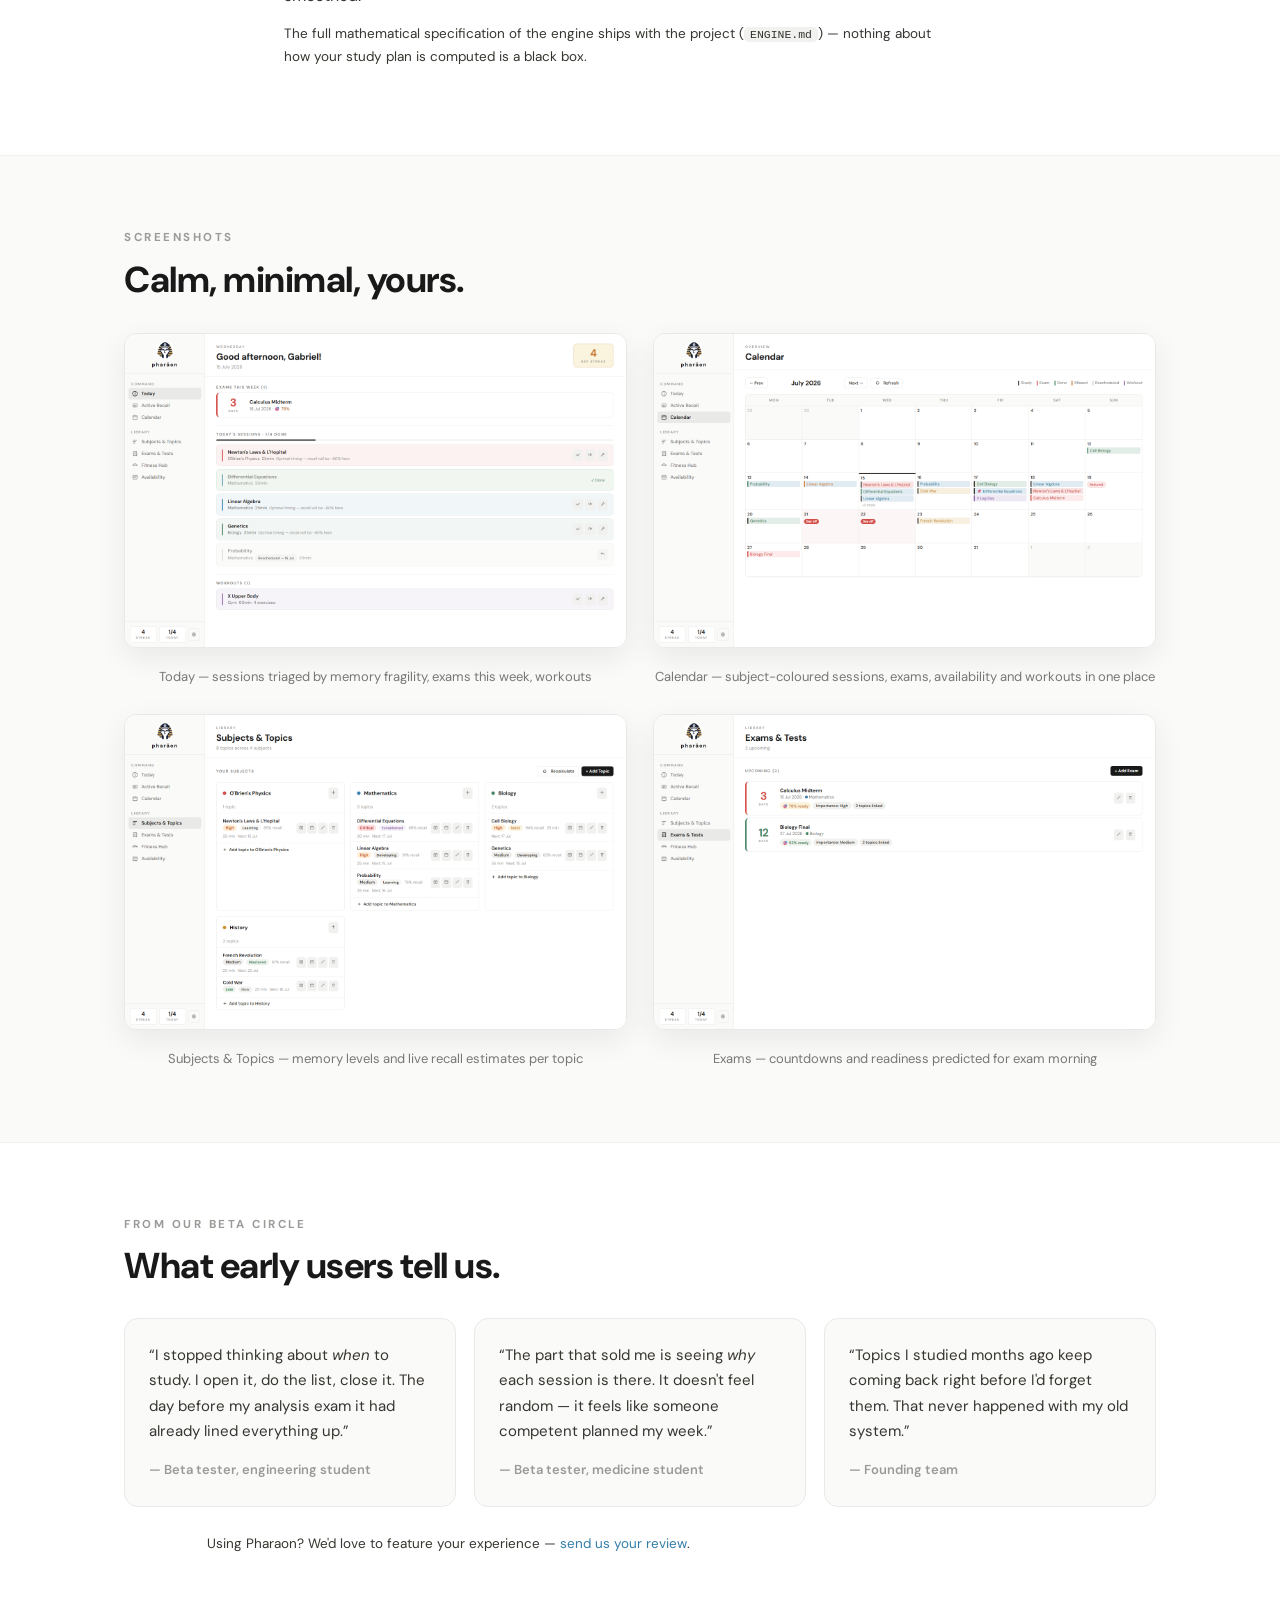
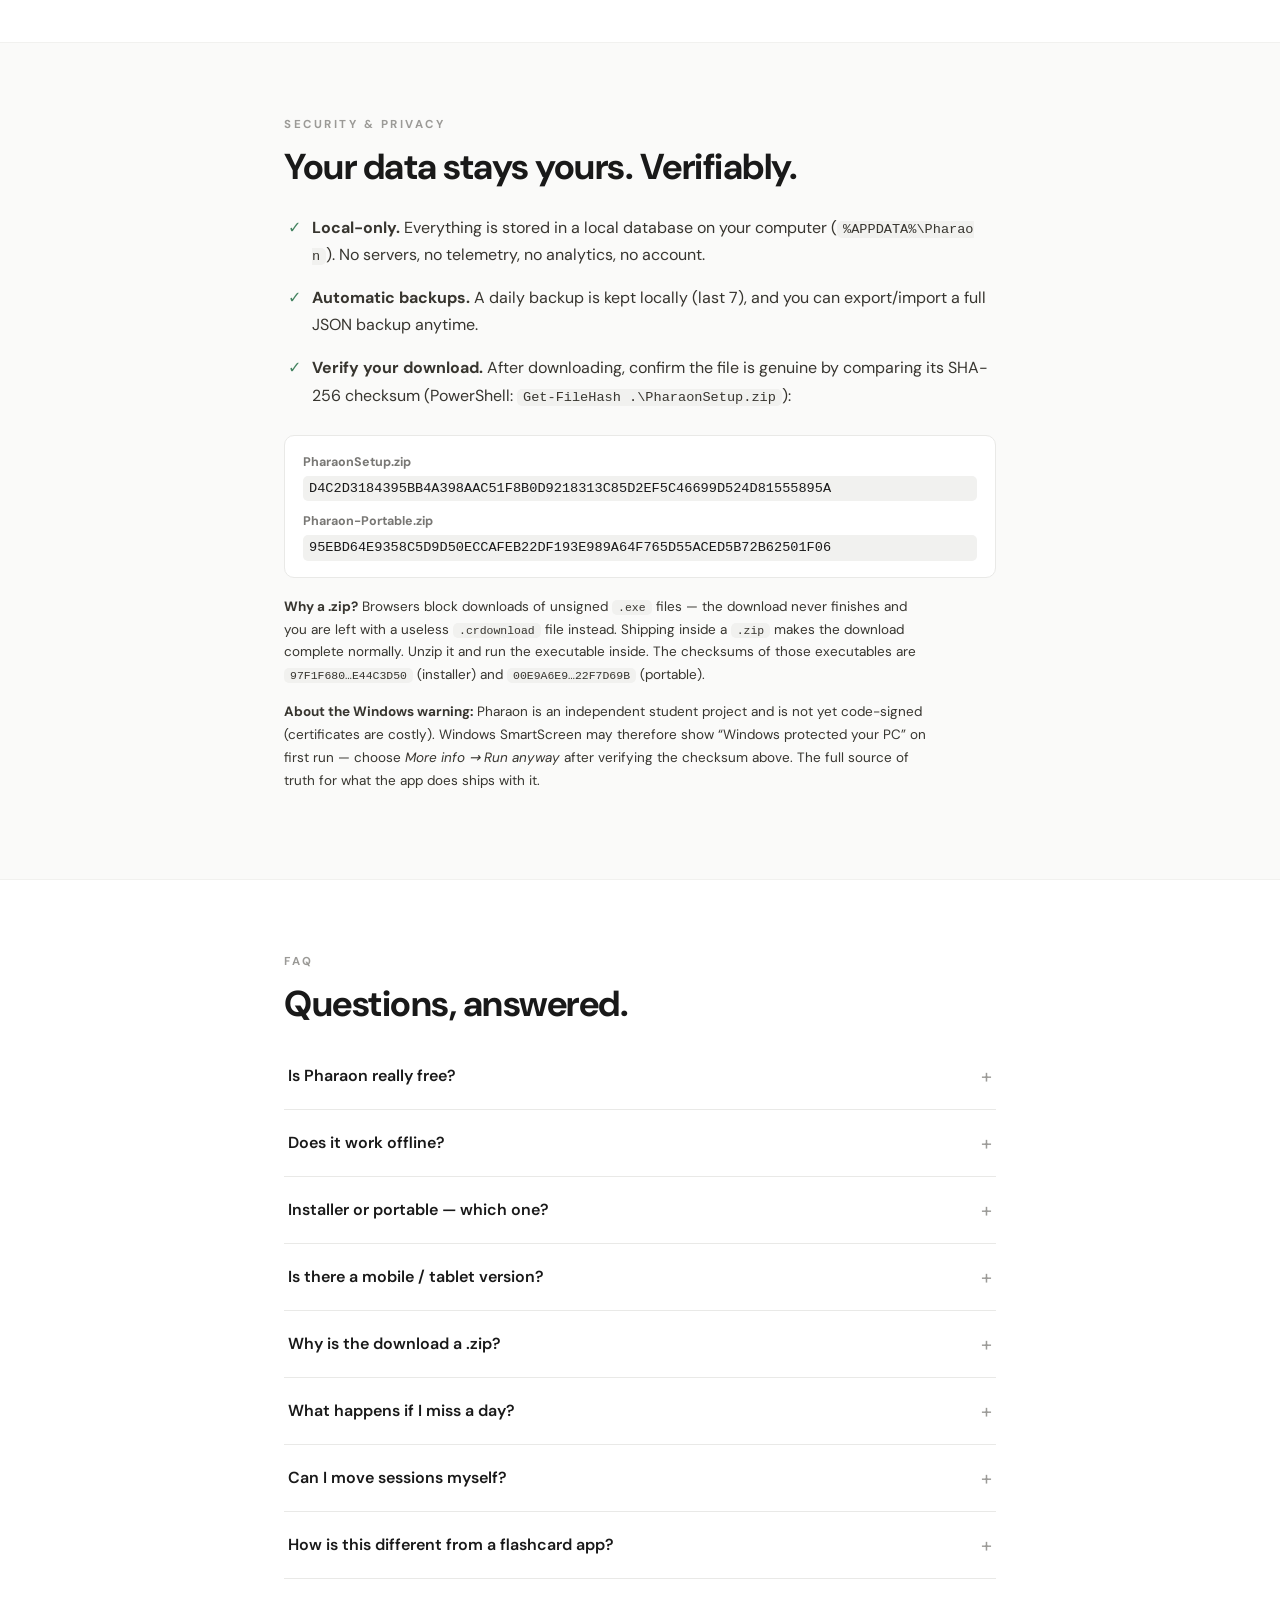
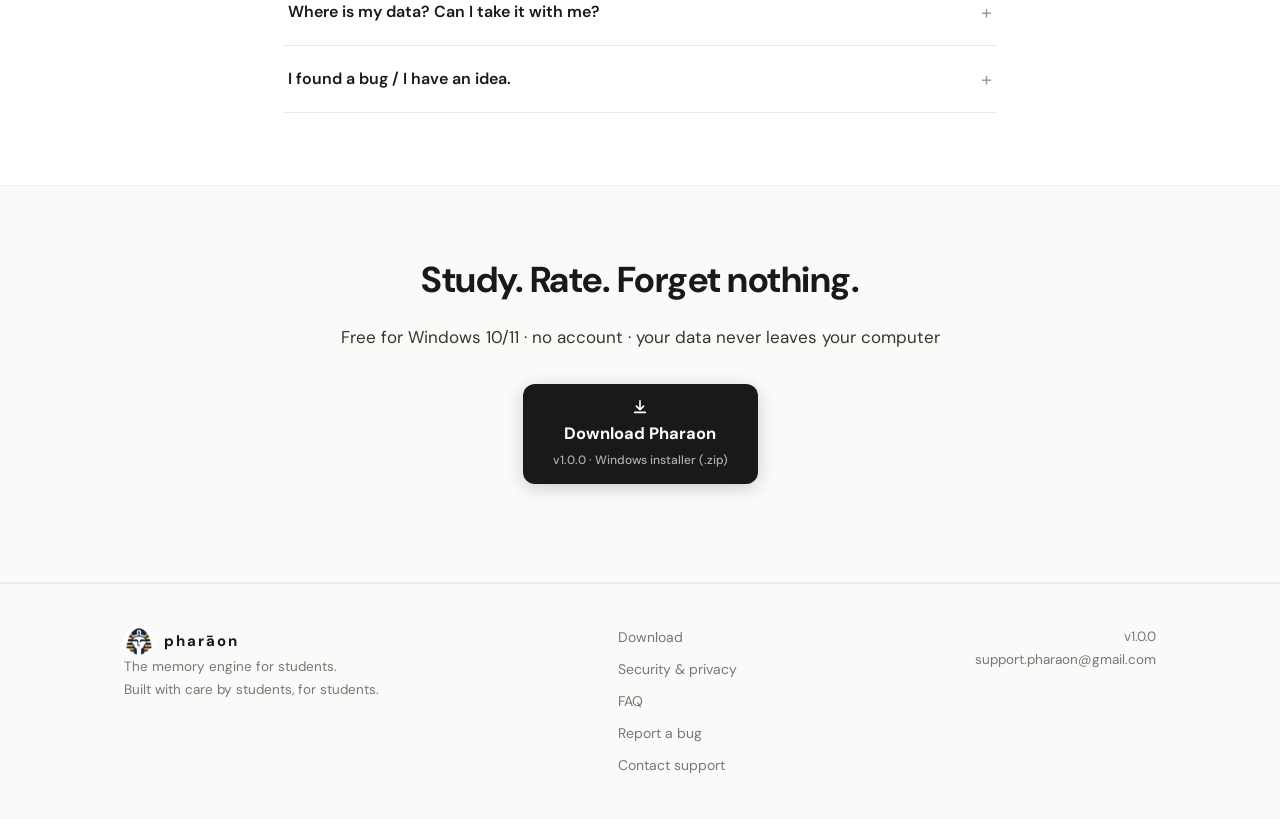
==== commit 826cfbda: "Add mobile app button and FAQ entry Third download option in the hero linking to the installable PWA" ====
--- a/index.html
+++ b/index.html
@@ -54,9 +54,13 @@
         Portable version
         <span class="dl-meta">No install · 14 MB (.zip)</span>
       </a>
+      <a class="btn-dl ghost" href="https://supportpharaon.github.io/Pharaon-mobile/">
+        📱 Phone &amp; tablet
+        <span class="dl-meta">Open &amp; add to home screen · offline</span>
+      </a>
     </div>
     <p class="dl-note">Unzip and run — that's it. <span>Shipped as <code>.zip</code> because browsers block
-      unsigned <code>.exe</code> downloads.</span></p>
+      unsigned <code>.exe</code> downloads. On mobile, just open the app and add it to your home screen.</span></p>
 
     <div class="trust-bar">
       <div class="trust-item">🔒 <b>100% private</b><span>your data never leaves your computer</span></div>
@@ -211,6 +215,13 @@
       entry, an uninstaller and optional launch-at-startup. The <b>portable</b> version is a single .exe you can
       run from anywhere (even a USB stick) with no installation. Both store data in the same place, so you can
       switch freely.</p></details>
+    <details><summary>Is there a mobile / tablet version?</summary><p>Yes — and it runs the
+      <b>exact same engine</b> as the desktop app. Open
+      <a href="https://supportpharaon.github.io/Pharaon-mobile/">supportpharaon.github.io/Pharaon-mobile</a>
+      on your phone and add it to your home screen (Android: menu → <em>Add to Home screen</em>;
+      iPhone/iPad: Share → <em>Add to Home Screen</em>). It installs like an app, works fully offline
+      after the first launch, and keeps all data on your device. You can move data between phone and
+      PC with Settings → Data → Export/Import.</p></details>
     <details><summary>Why is the download a .zip?</summary><p>Because browsers block downloads of unsigned
       <code>.exe</code> files: the download never finishes and you end up with an unusable
       <code>.crdownload</code> file. Inside a <code>.zip</code> the download completes normally — just unzip it
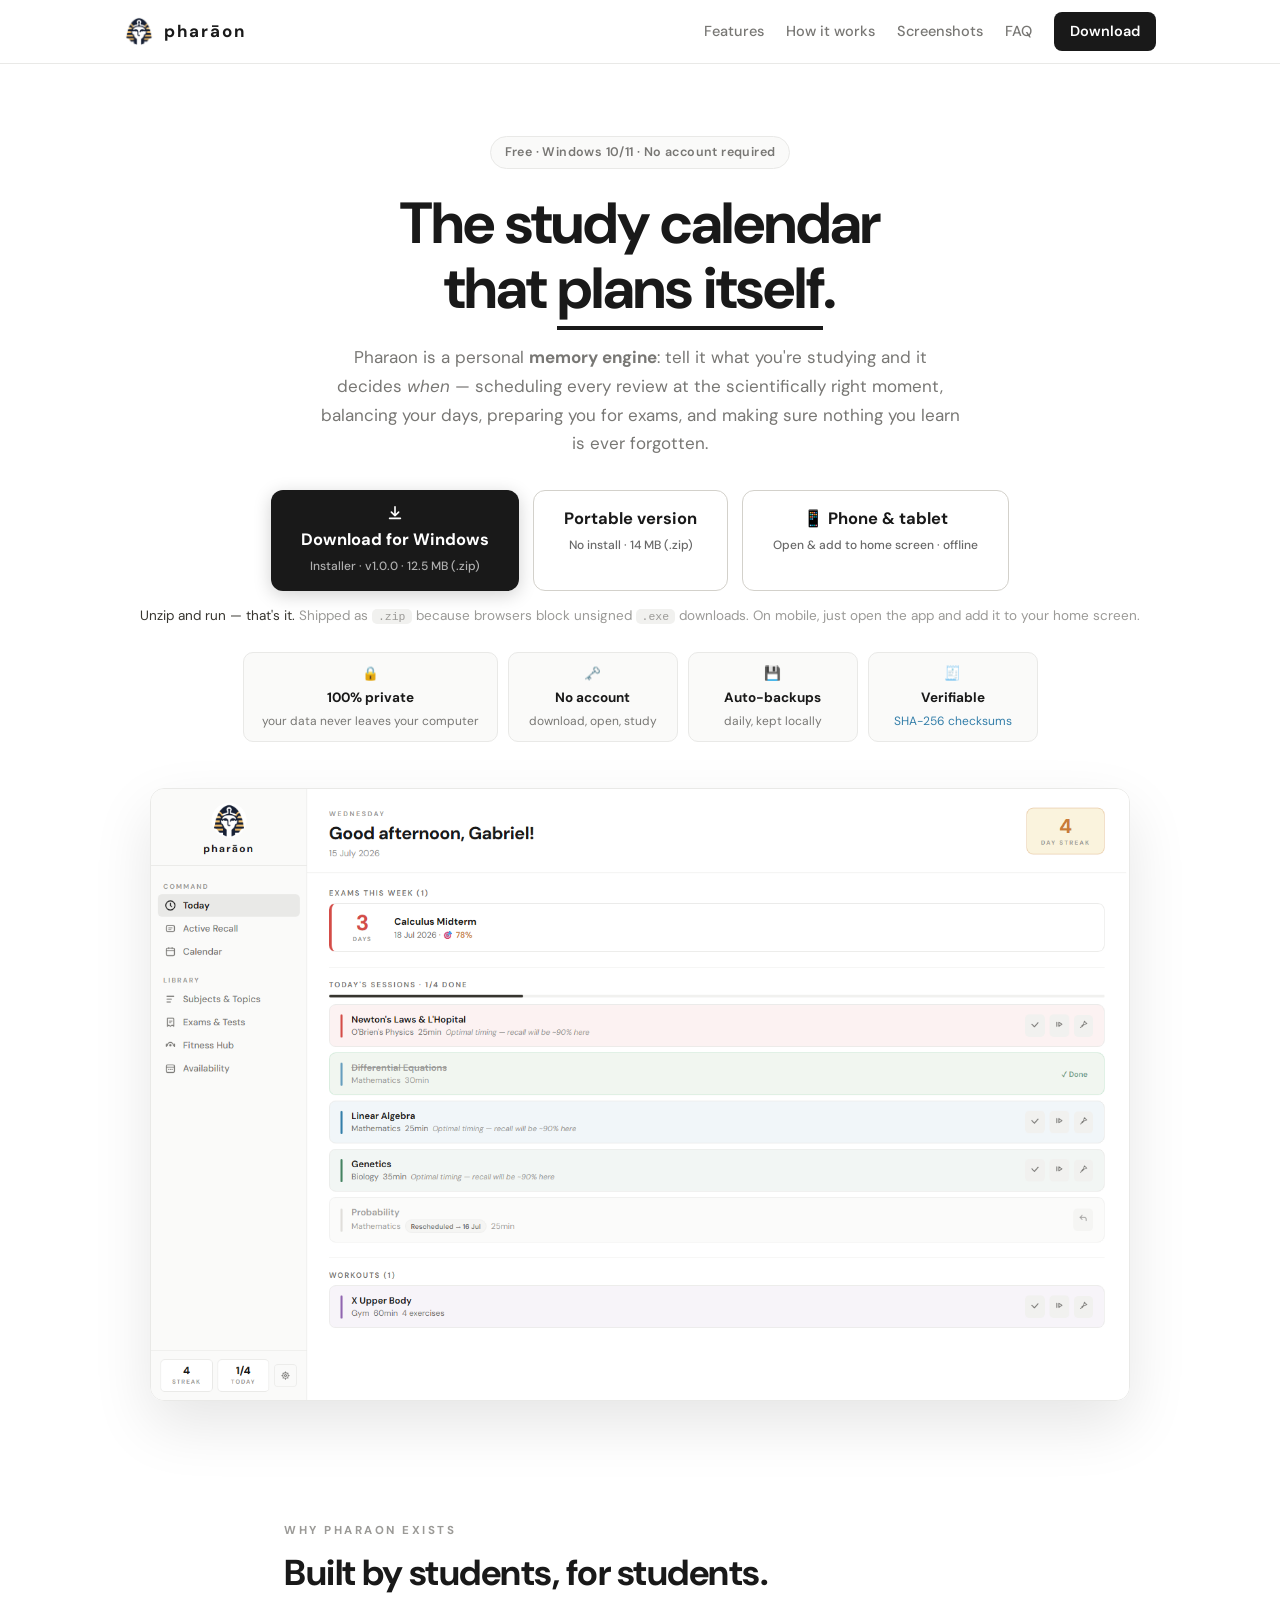
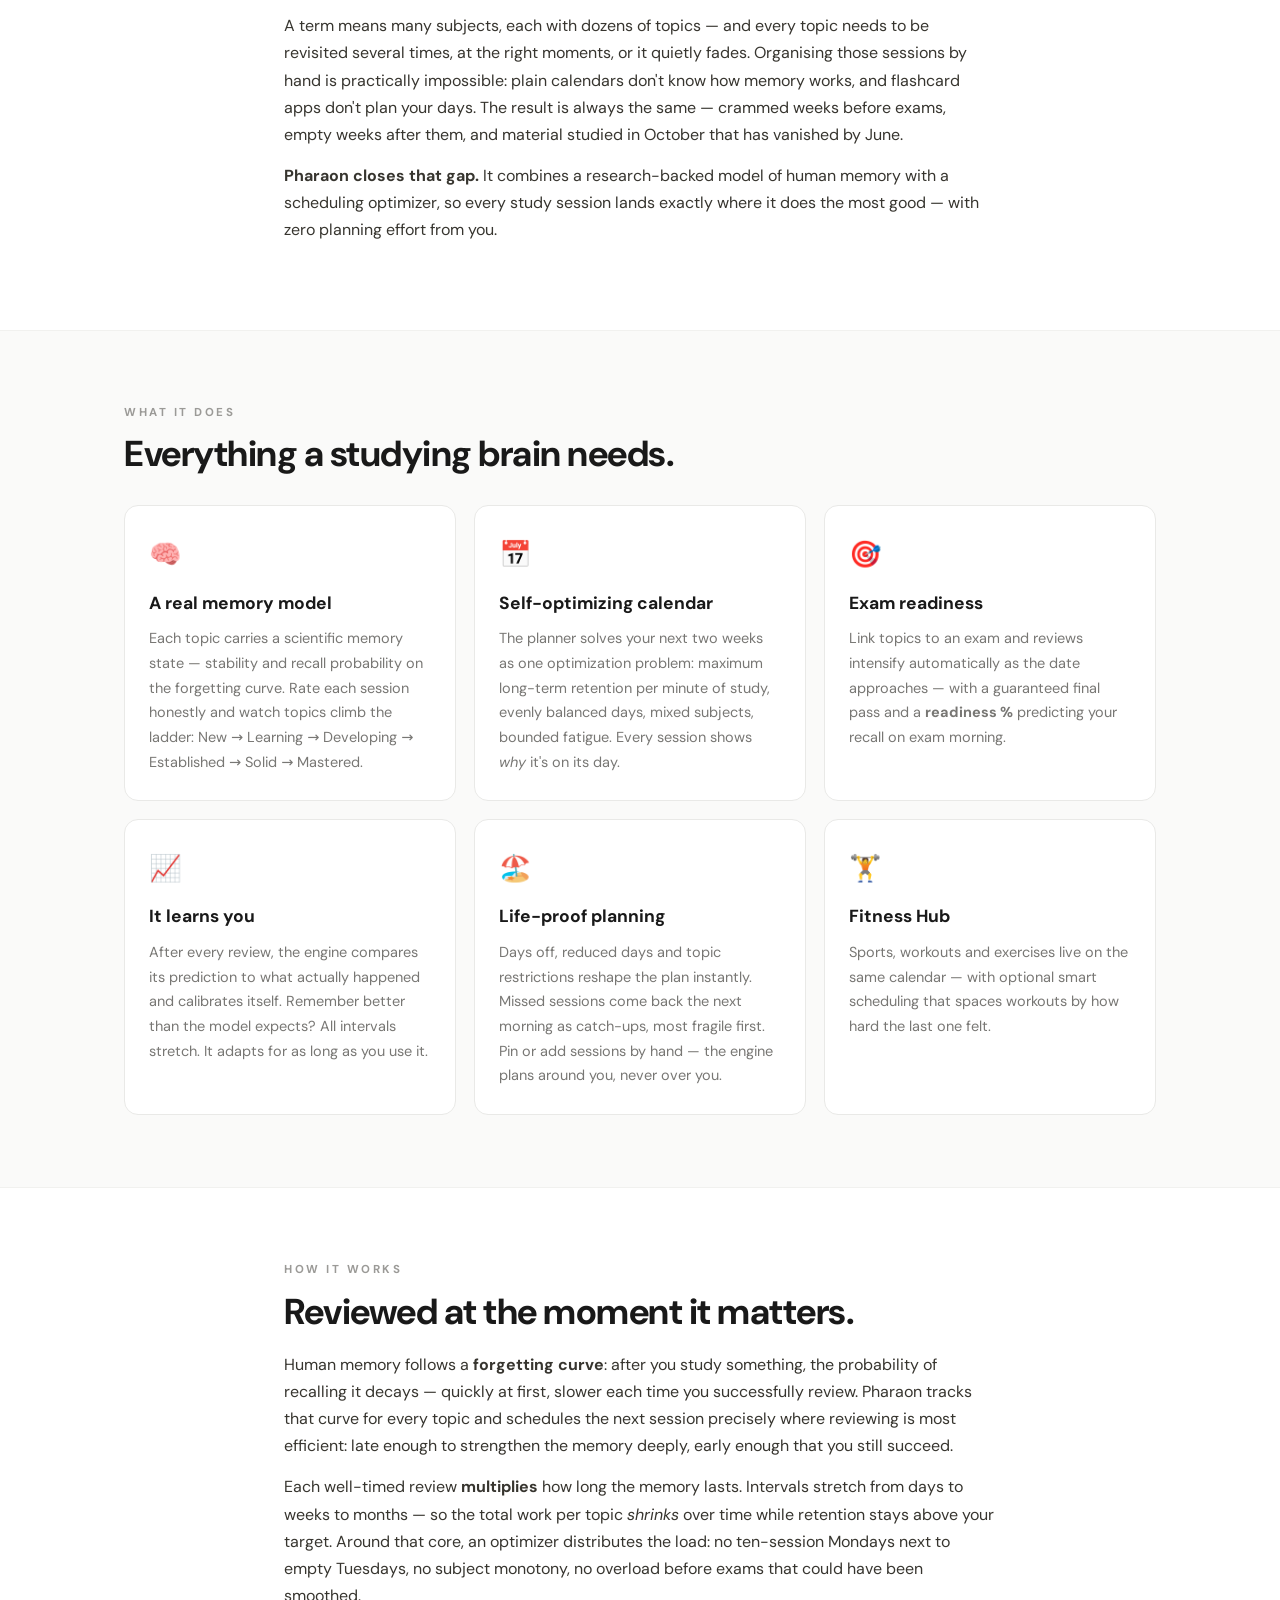
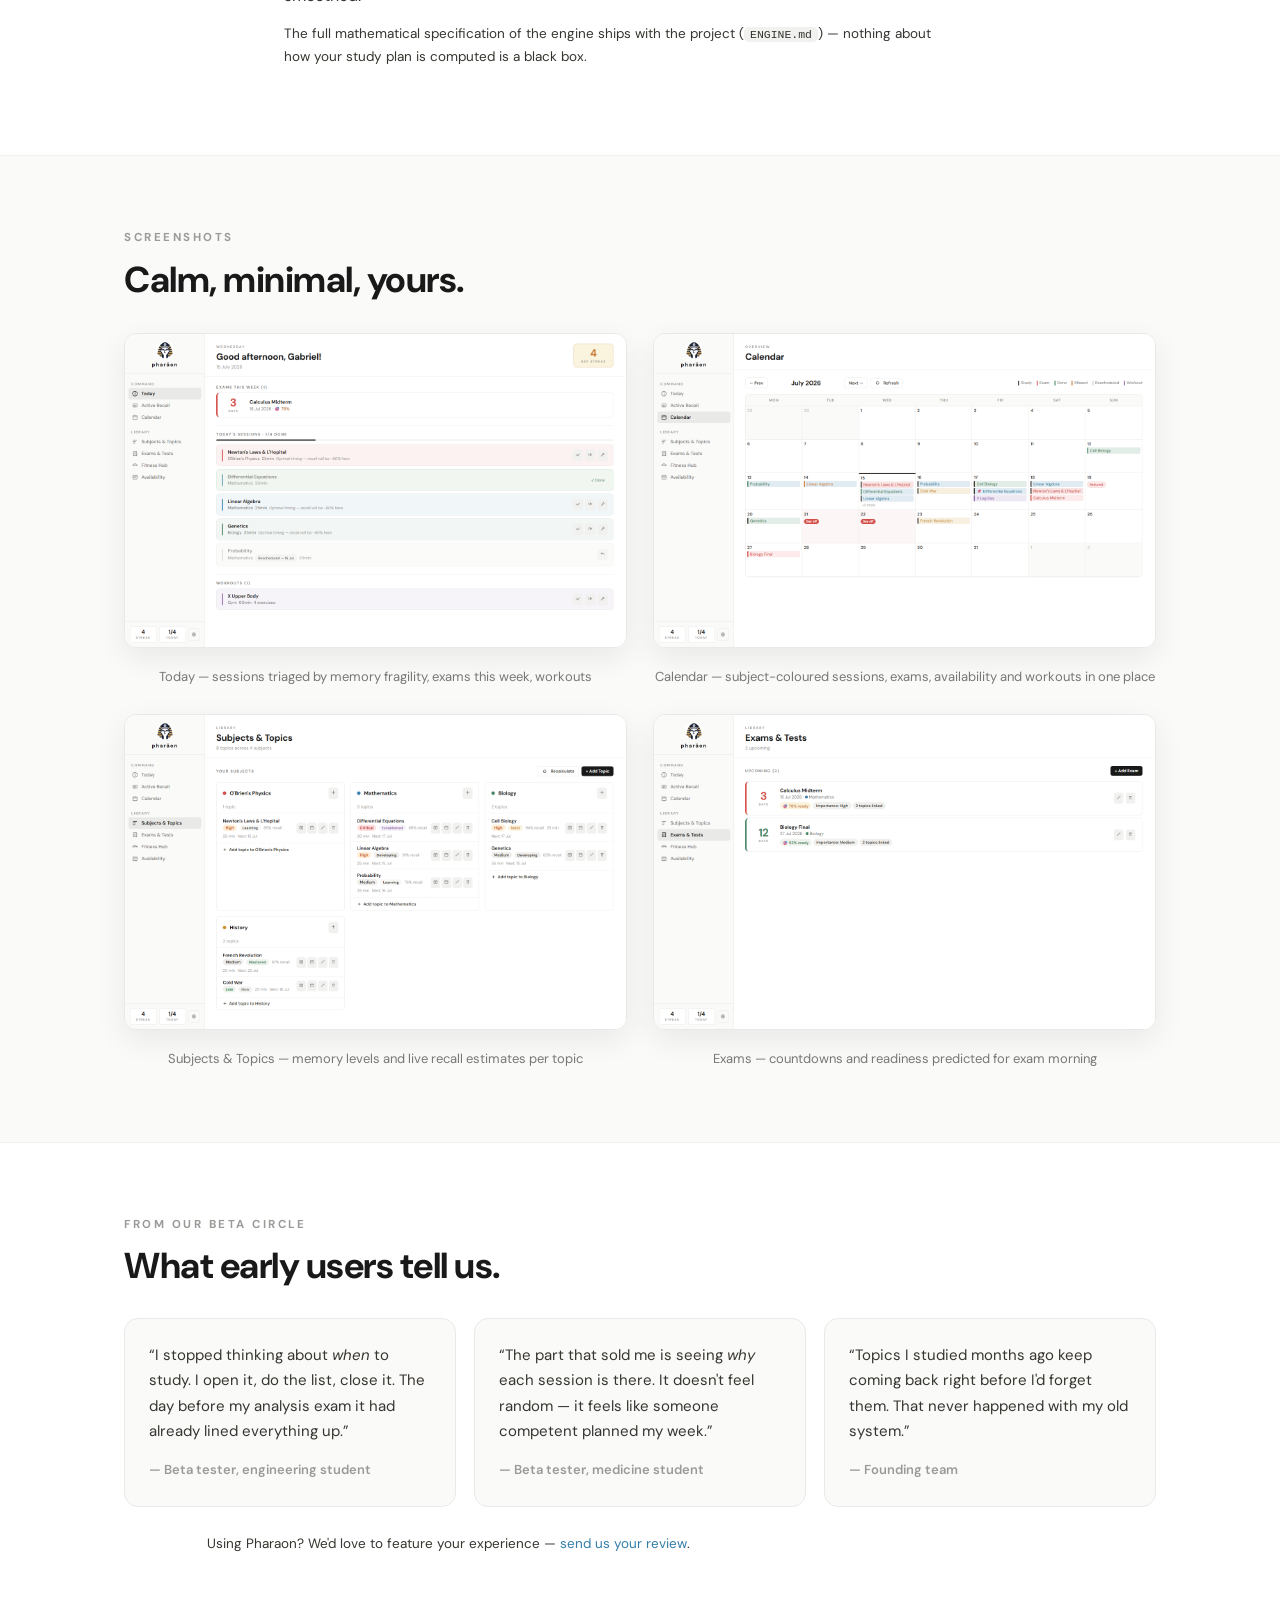
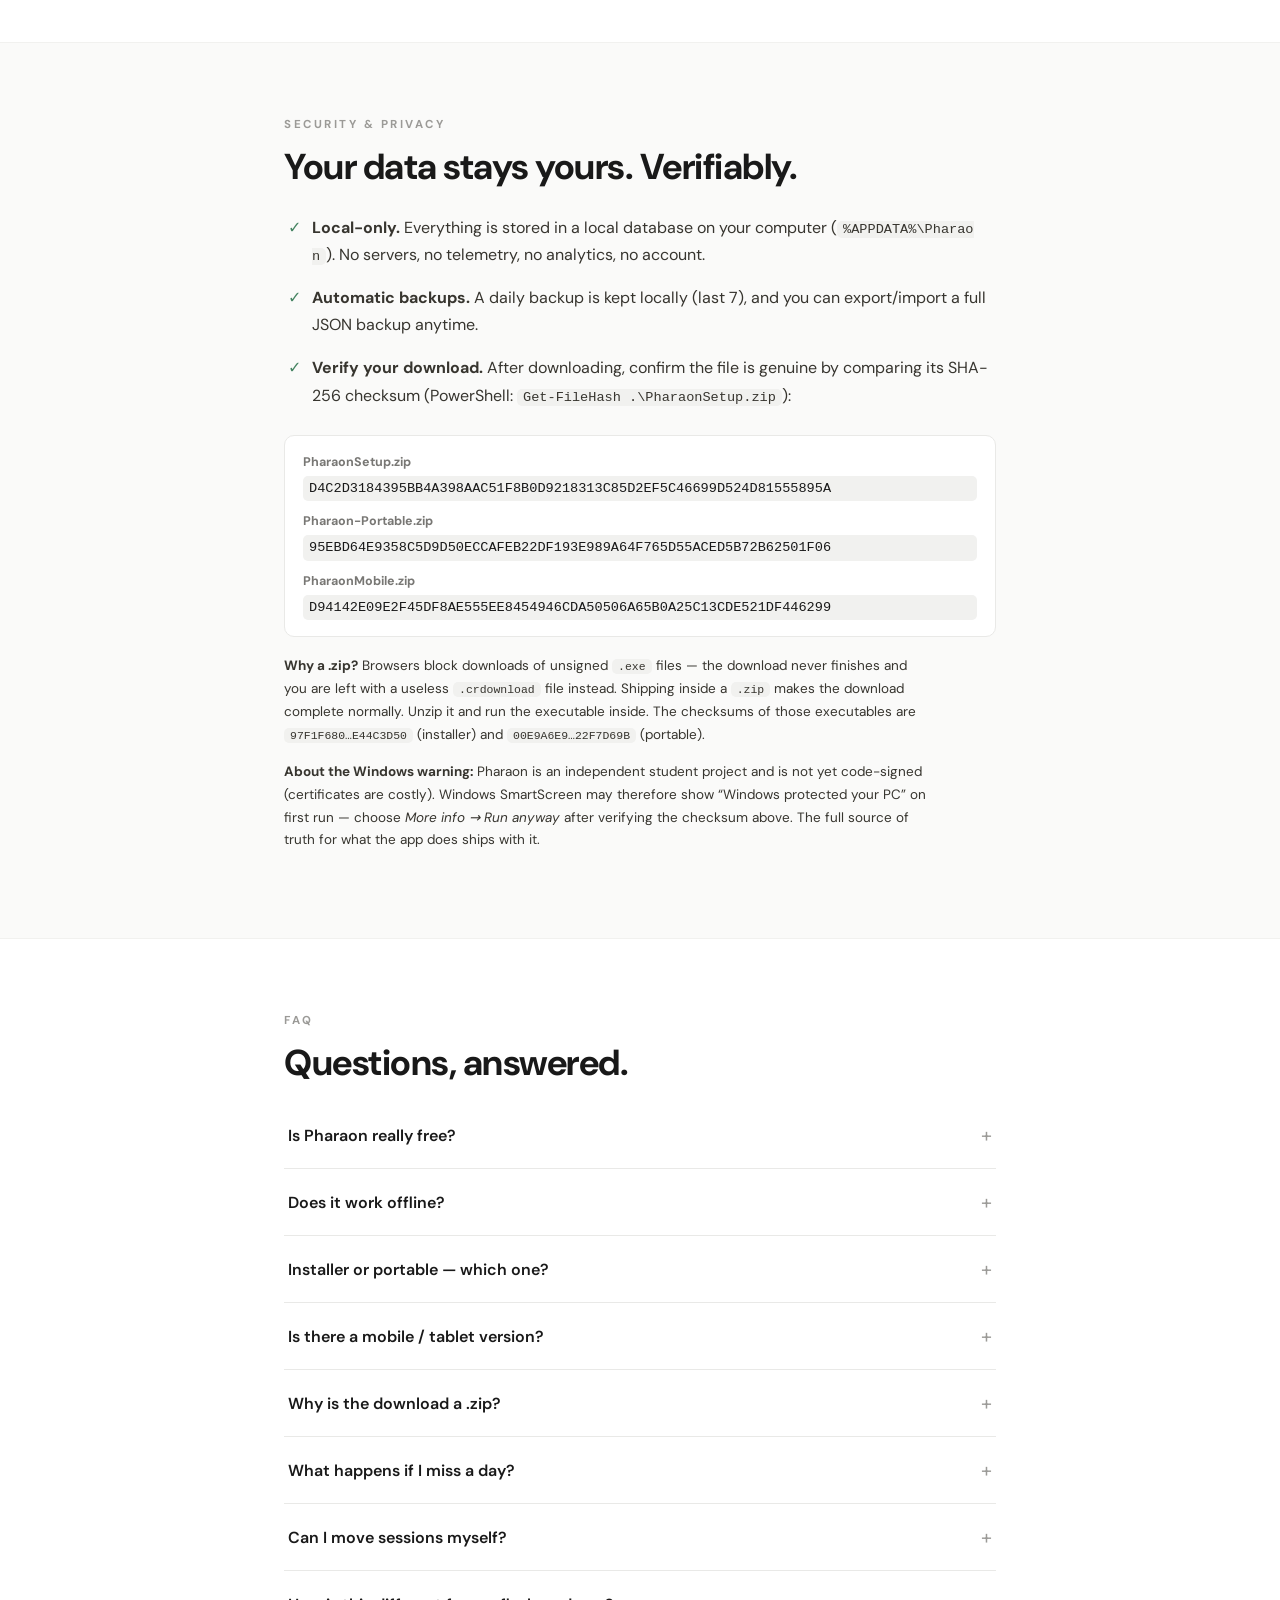
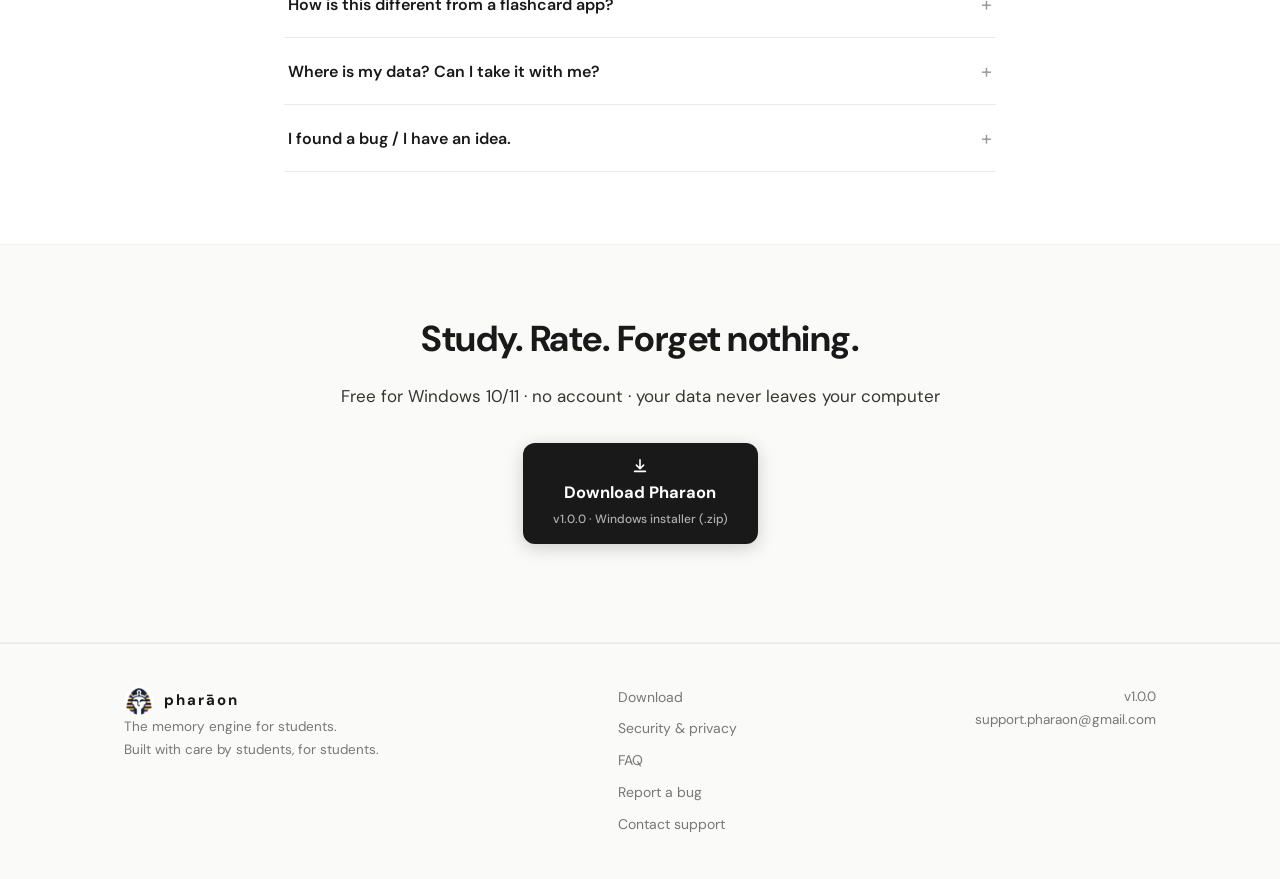
==== commit cafdfaaf: "Embed the mobile app at /app and treat it like the Windows builds - the phone/tablet PWA now lives i" ====
--- a/index.html
+++ b/index.html
@@ -54,7 +54,7 @@
         Portable version
         <span class="dl-meta">No install · 14 MB (.zip)</span>
       </a>
-      <a class="btn-dl ghost" href="https://supportpharaon.github.io/Pharaon-mobile/">
+      <a class="btn-dl ghost" href="app/">
         📱 Phone &amp; tablet
         <span class="dl-meta">Open &amp; add to home screen · offline</span>
       </a>
@@ -189,6 +189,7 @@
     <div class="hash-box">
       <div><span class="hash-name">PharaonSetup.zip</span><code>D4C2D3184395BB4A398AAC51F8B0D9218313C85D2EF5C46699D524D81555895A</code></div>
       <div><span class="hash-name">Pharaon-Portable.zip</span><code>95EBD64E9358C5D9D50ECCAFEB22DF193E989A64F765D55ACED5B72B62501F06</code></div>
+      <div><span class="hash-name">PharaonMobile.zip</span><code>D94142E09E2F45DF8AE555EE8454946CDA50506A65B0A25C13CDE521DF446299</code></div>
     </div>
     <p class="fine"><b>Why a .zip?</b> Browsers block downloads of unsigned <code>.exe</code> files — the
     download never finishes and you are left with a useless <code>.crdownload</code> file instead. Shipping
@@ -216,12 +217,13 @@
       run from anywhere (even a USB stick) with no installation. Both store data in the same place, so you can
       switch freely.</p></details>
     <details><summary>Is there a mobile / tablet version?</summary><p>Yes — and it runs the
-      <b>exact same engine</b> as the desktop app. Open
-      <a href="https://supportpharaon.github.io/Pharaon-mobile/">supportpharaon.github.io/Pharaon-mobile</a>
-      on your phone and add it to your home screen (Android: menu → <em>Add to Home screen</em>;
-      iPhone/iPad: Share → <em>Add to Home Screen</em>). It installs like an app, works fully offline
-      after the first launch, and keeps all data on your device. You can move data between phone and
-      PC with Settings → Data → Export/Import.</p></details>
+      <b>exact same engine</b> as the desktop app. Tap <a href="app/"><b>📱 Phone &amp; tablet</b></a>
+      on this page from your phone and add it to your home screen (Android: menu →
+      <em>Add to Home screen</em>; iPhone/iPad: Share → <em>Add to Home Screen</em>). It installs like
+      an app, works fully offline after the first launch, and keeps all data on your device. You can
+      move data between phone and PC with Settings → Data → Export/Import. Prefer a downloadable
+      package? <a href="https://github.com/supportpharaon/Pharaon/releases/latest/download/PharaonMobile.zip">PharaonMobile.zip</a>
+      contains the complete self-hostable app.</p></details>
     <details><summary>Why is the download a .zip?</summary><p>Because browsers block downloads of unsigned
       <code>.exe</code> files: the download never finishes and you end up with an unusable
       <code>.crdownload</code> file. Inside a <code>.zip</code> the download completes normally — just unzip it
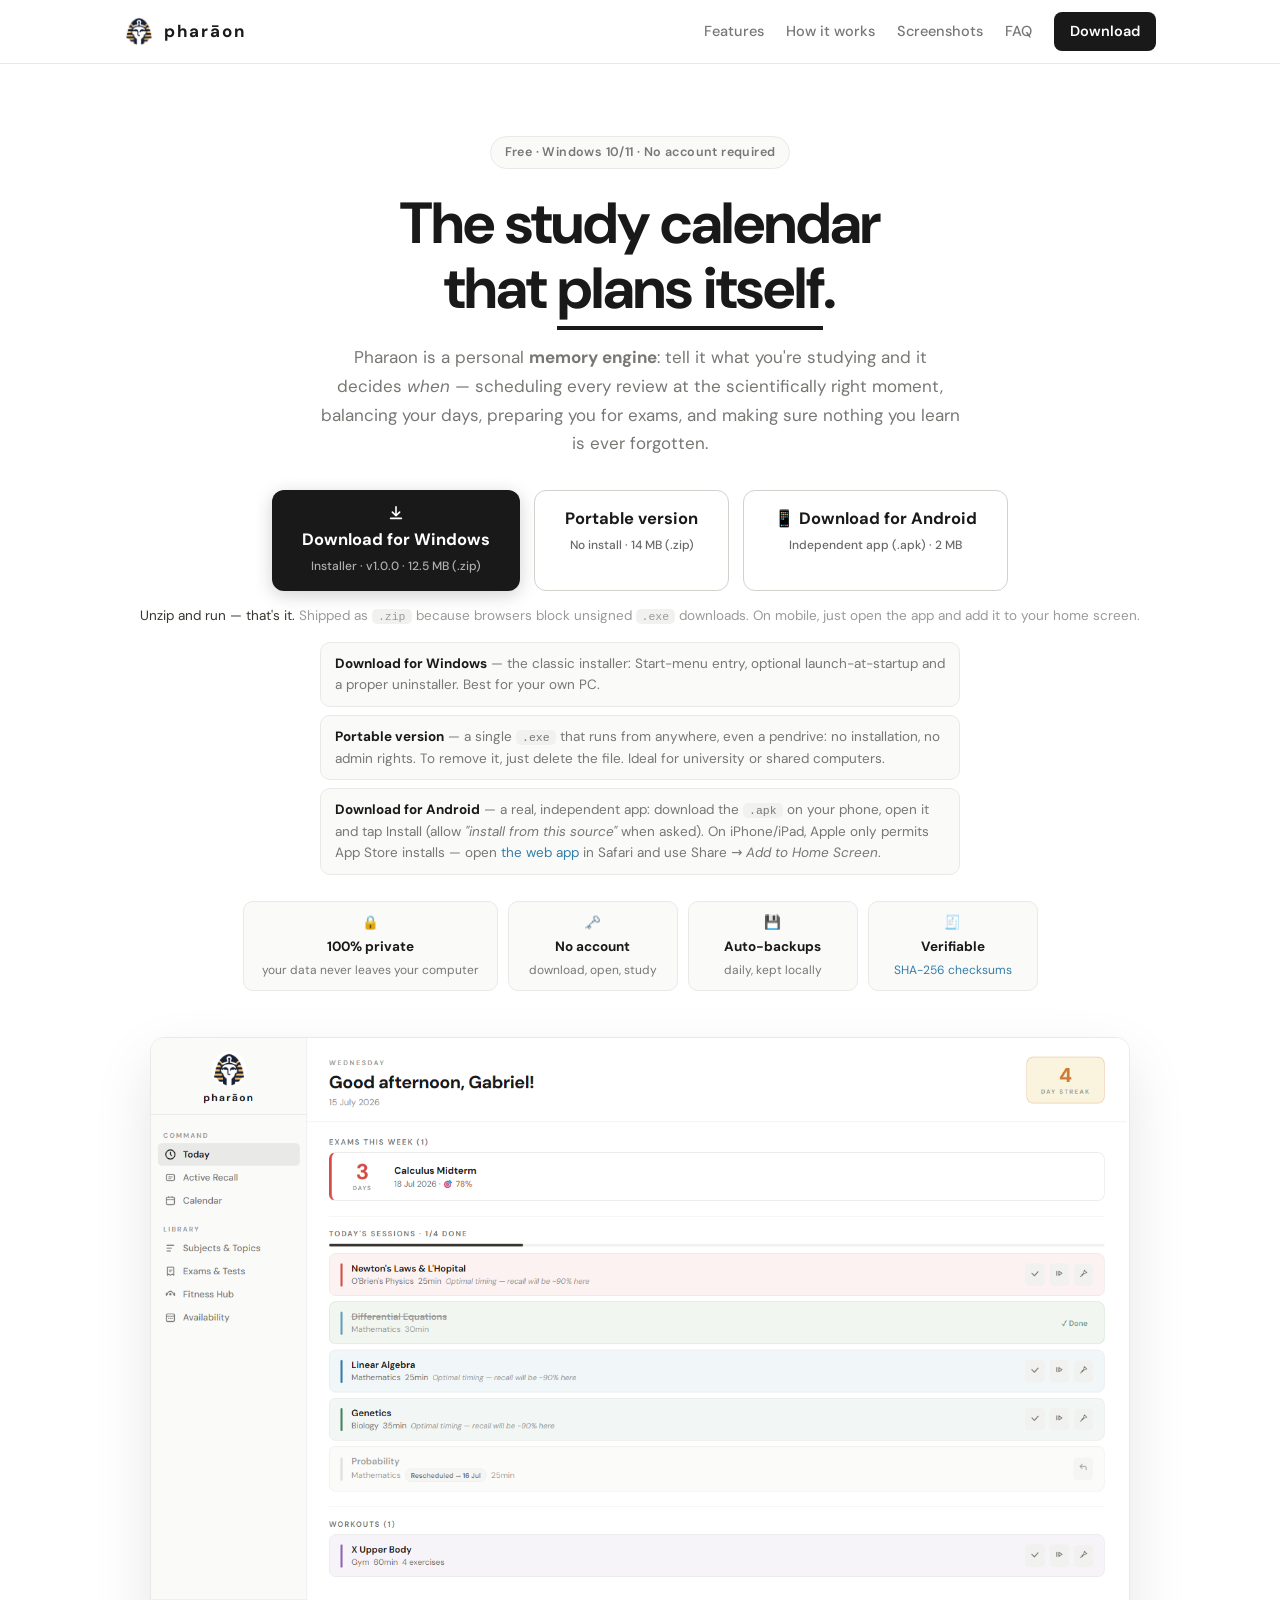
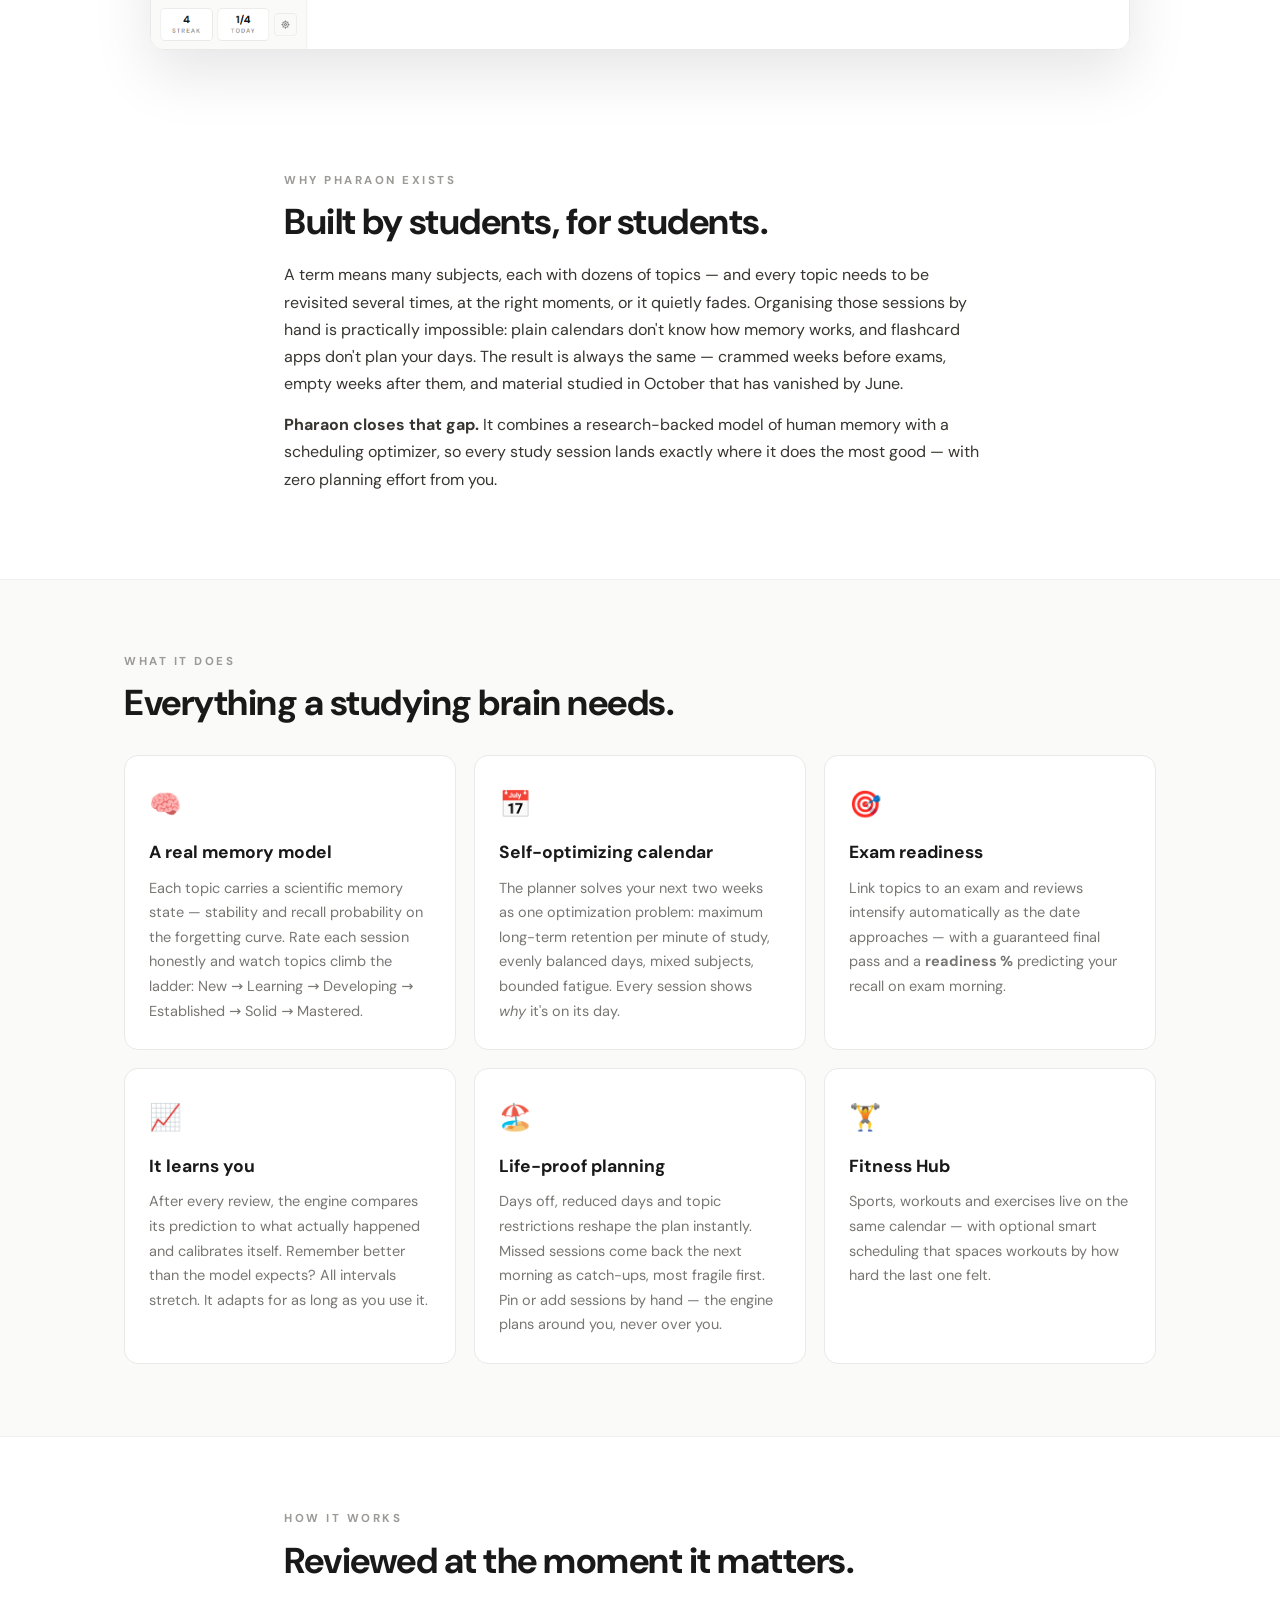
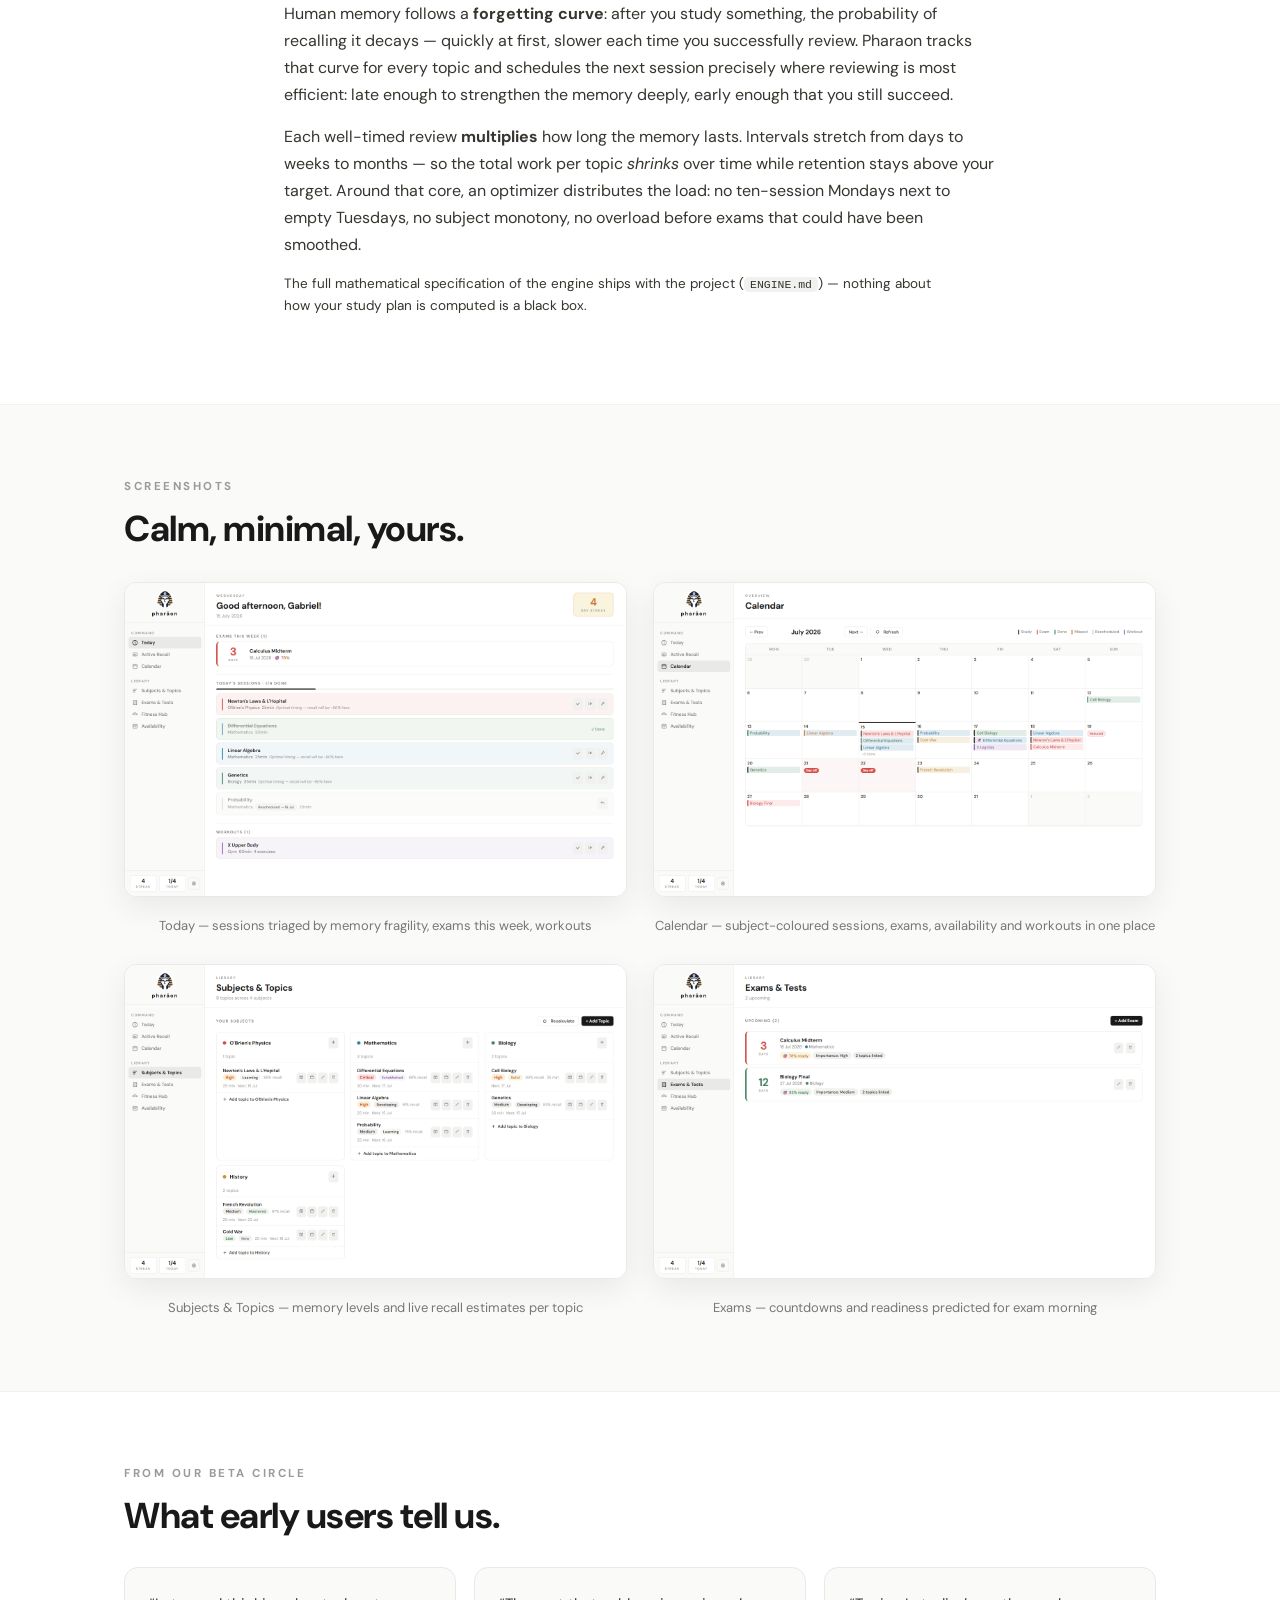
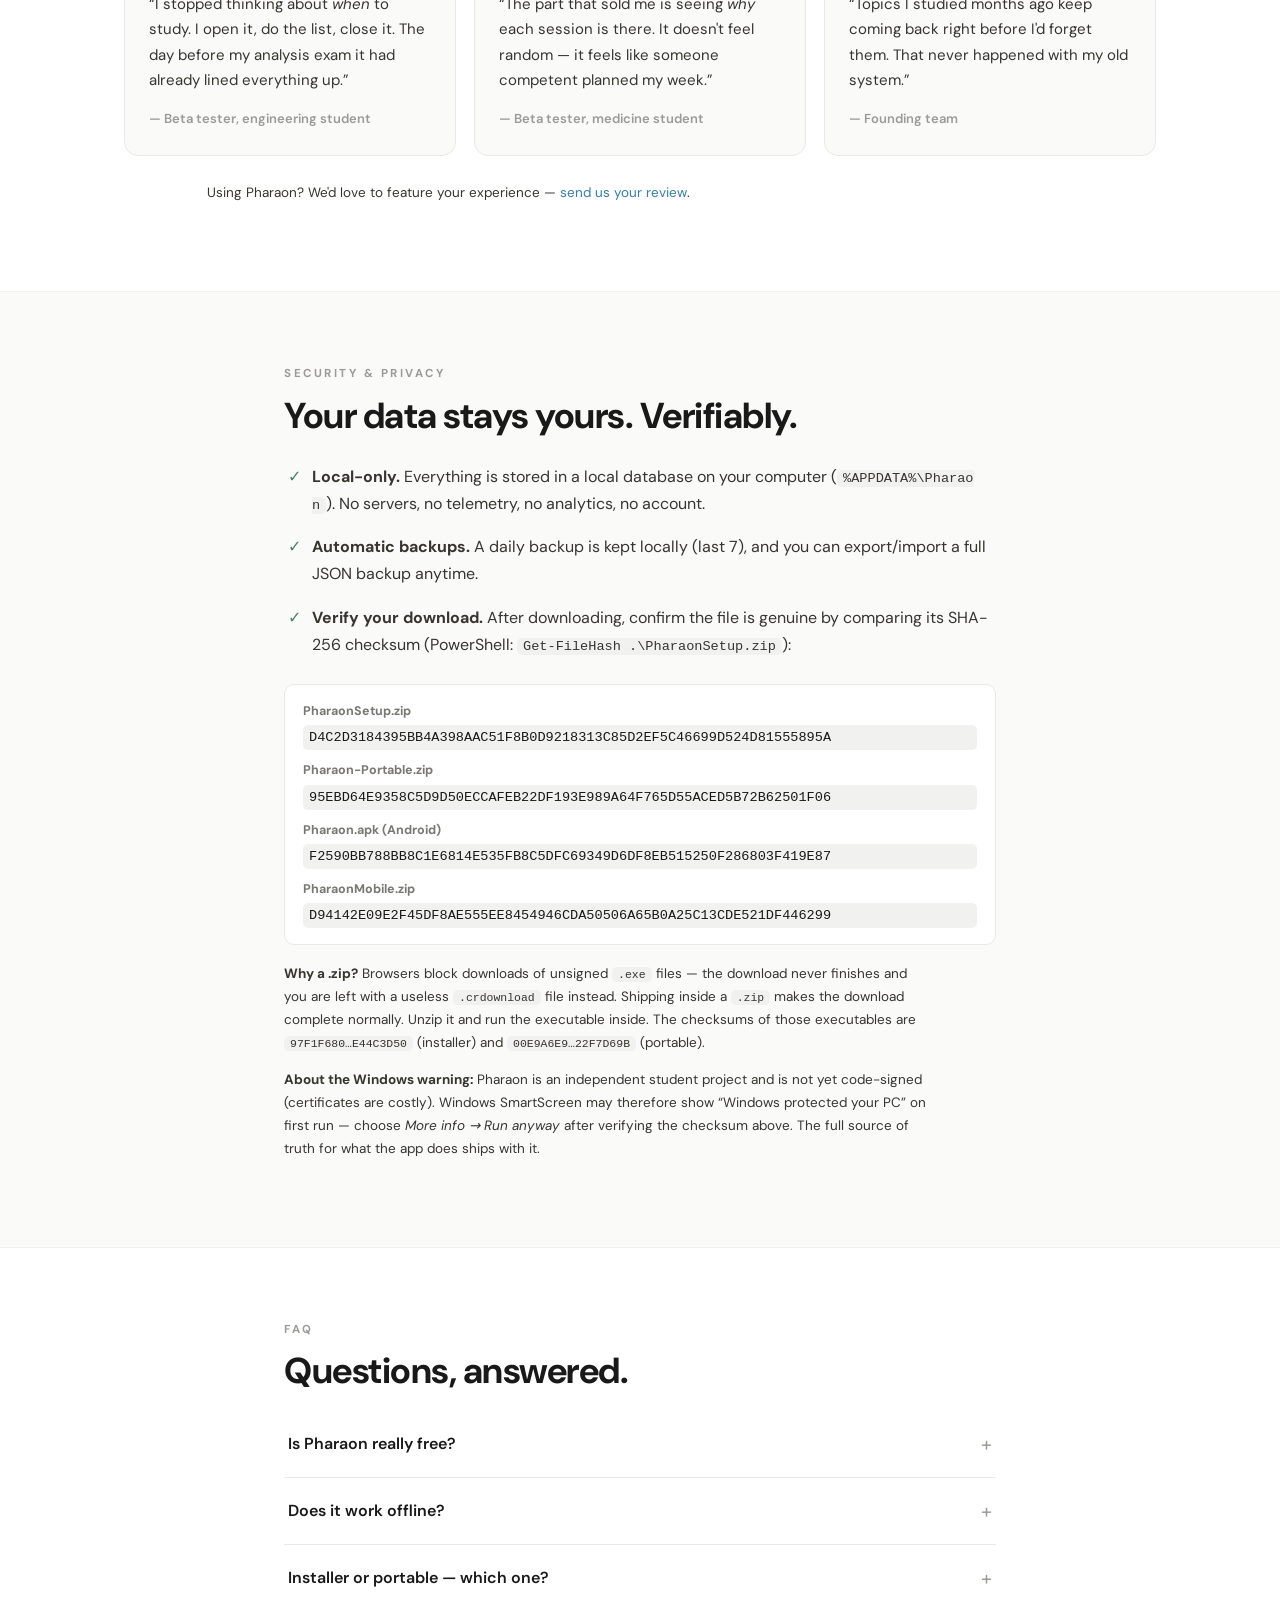
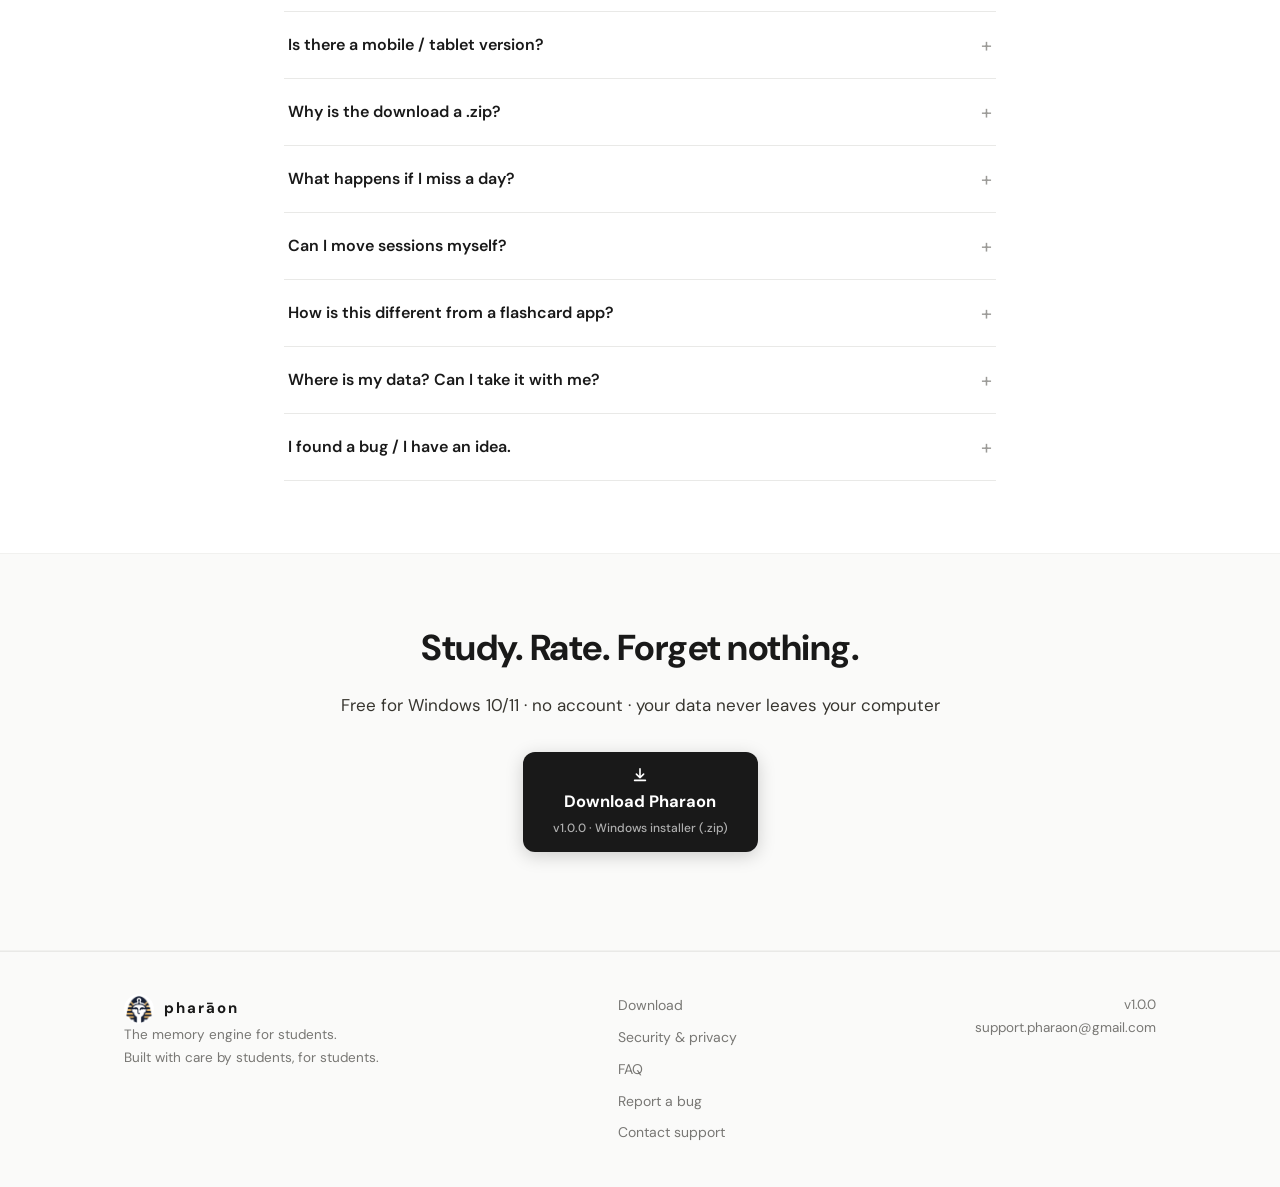
==== commit b5d5c359: "Android app (.apk) as the mobile download + option explainer bullets - third hero button now downloa" ====
--- a/index.html
+++ b/index.html
@@ -54,13 +54,24 @@
         Portable version
         <span class="dl-meta">No install · 14 MB (.zip)</span>
       </a>
-      <a class="btn-dl ghost" href="app/">
-        📱 Phone &amp; tablet
-        <span class="dl-meta">Open &amp; add to home screen · offline</span>
+      <a class="btn-dl ghost" href="https://github.com/supportpharaon/Pharaon/releases/latest/download/Pharaon.apk">
+        📱 Download for Android
+        <span class="dl-meta">Independent app (.apk) · 2 MB</span>
       </a>
     </div>
     <p class="dl-note">Unzip and run — that's it. <span>Shipped as <code>.zip</code> because browsers block
       unsigned <code>.exe</code> downloads. On mobile, just open the app and add it to your home screen.</span></p>
+    <ul class="dl-points">
+      <li><b>Download for Windows</b> — the classic installer: Start-menu entry, optional
+        launch-at-startup and a proper uninstaller. Best for your own PC.</li>
+      <li><b>Portable version</b> — a single <code>.exe</code> that runs from anywhere, even a
+        pendrive: no installation, no admin rights. To remove it, just delete the file. Ideal for
+        university or shared computers.</li>
+      <li><b>Download for Android</b> — a real, independent app: download the <code>.apk</code> on
+        your phone, open it and tap Install (allow <em>"install from this source"</em> when asked).
+        On iPhone/iPad, Apple only permits App Store installs — open
+        <a href="app/">the web app</a> in Safari and use Share → <em>Add to Home Screen</em>.</li>
+    </ul>
 
     <div class="trust-bar">
       <div class="trust-item">🔒 <b>100% private</b><span>your data never leaves your computer</span></div>
@@ -189,6 +200,7 @@
     <div class="hash-box">
       <div><span class="hash-name">PharaonSetup.zip</span><code>D4C2D3184395BB4A398AAC51F8B0D9218313C85D2EF5C46699D524D81555895A</code></div>
       <div><span class="hash-name">Pharaon-Portable.zip</span><code>95EBD64E9358C5D9D50ECCAFEB22DF193E989A64F765D55ACED5B72B62501F06</code></div>
+      <div><span class="hash-name">Pharaon.apk (Android)</span><code>F2590BB788BB8C1E6814E535FB8C5DFC69349D6DF8EB515250F286803F419E87</code></div>
       <div><span class="hash-name">PharaonMobile.zip</span><code>D94142E09E2F45DF8AE555EE8454946CDA50506A65B0A25C13CDE521DF446299</code></div>
     </div>
     <p class="fine"><b>Why a .zip?</b> Browsers block downloads of unsigned <code>.exe</code> files — the
@@ -216,14 +228,16 @@
       entry, an uninstaller and optional launch-at-startup. The <b>portable</b> version is a single .exe you can
       run from anywhere (even a USB stick) with no installation. Both store data in the same place, so you can
       switch freely.</p></details>
-    <details><summary>Is there a mobile / tablet version?</summary><p>Yes — and it runs the
-      <b>exact same engine</b> as the desktop app. Tap <a href="app/"><b>📱 Phone &amp; tablet</b></a>
-      on this page from your phone and add it to your home screen (Android: menu →
-      <em>Add to Home screen</em>; iPhone/iPad: Share → <em>Add to Home Screen</em>). It installs like
-      an app, works fully offline after the first launch, and keeps all data on your device. You can
-      move data between phone and PC with Settings → Data → Export/Import. Prefer a downloadable
-      package? <a href="https://github.com/supportpharaon/Pharaon/releases/latest/download/PharaonMobile.zip">PharaonMobile.zip</a>
-      contains the complete self-hostable app.</p></details>
+    <details><summary>Is there a mobile / tablet version?</summary><p>Yes — a real, independent app
+      running the <b>exact same engine</b> as the desktop version. On <b>Android</b>, tap
+      <a href="https://github.com/supportpharaon/Pharaon/releases/latest/download/Pharaon.apk"><b>Download for Android</b></a>
+      on your phone, open the downloaded <code>.apk</code> and tap Install — Android will ask you to
+      allow installs from this source (normal for apps outside Google Play; you can verify the
+      <a href="#security">SHA-256 checksum</a>). On <b>iPhone/iPad</b>, Apple only permits installs
+      through the App Store, so open <a href="app/">the web app</a> in Safari and use Share →
+      <em>Add to Home Screen</em> — it installs with its own icon and works fully offline. Your data
+      stays on the device either way, and moves between phone and PC with Settings → Data →
+      Export/Import.</p></details>
     <details><summary>Why is the download a .zip?</summary><p>Because browsers block downloads of unsigned
       <code>.exe</code> files: the download never finishes and you end up with an unusable
       <code>.crdownload</code> file. Inside a <code>.zip</code> the download completes normally — just unzip it
--- a/style.css
+++ b/style.css
@@ -87,9 +87,19 @@
 .dl-meta { font-size: 12px; font-weight: 500; opacity: .65; }
 
 .dl-note {
-  font-size: 13.5px; color: var(--ink2); margin: -12px 0 24px;
+  font-size: 13.5px; color: var(--ink2); margin: -12px 0 14px;
 }
 .dl-note span { color: var(--n400); }
+.dl-points {
+  list-style: none; max-width: 640px; margin: 0 auto 26px;
+  text-align: left; display: flex; flex-direction: column; gap: 8px;
+}
+.dl-points li {
+  font-size: 13.5px; color: var(--n500); line-height: 1.6;
+  padding: 10px 14px; background: var(--n050);
+  border: 1px solid var(--n200); border-radius: var(--radius);
+}
+.dl-points li b { color: var(--ink); }
 .trust-bar {
   display: flex; gap: 10px; justify-content: center; flex-wrap: wrap; margin-bottom: 46px;
 }
